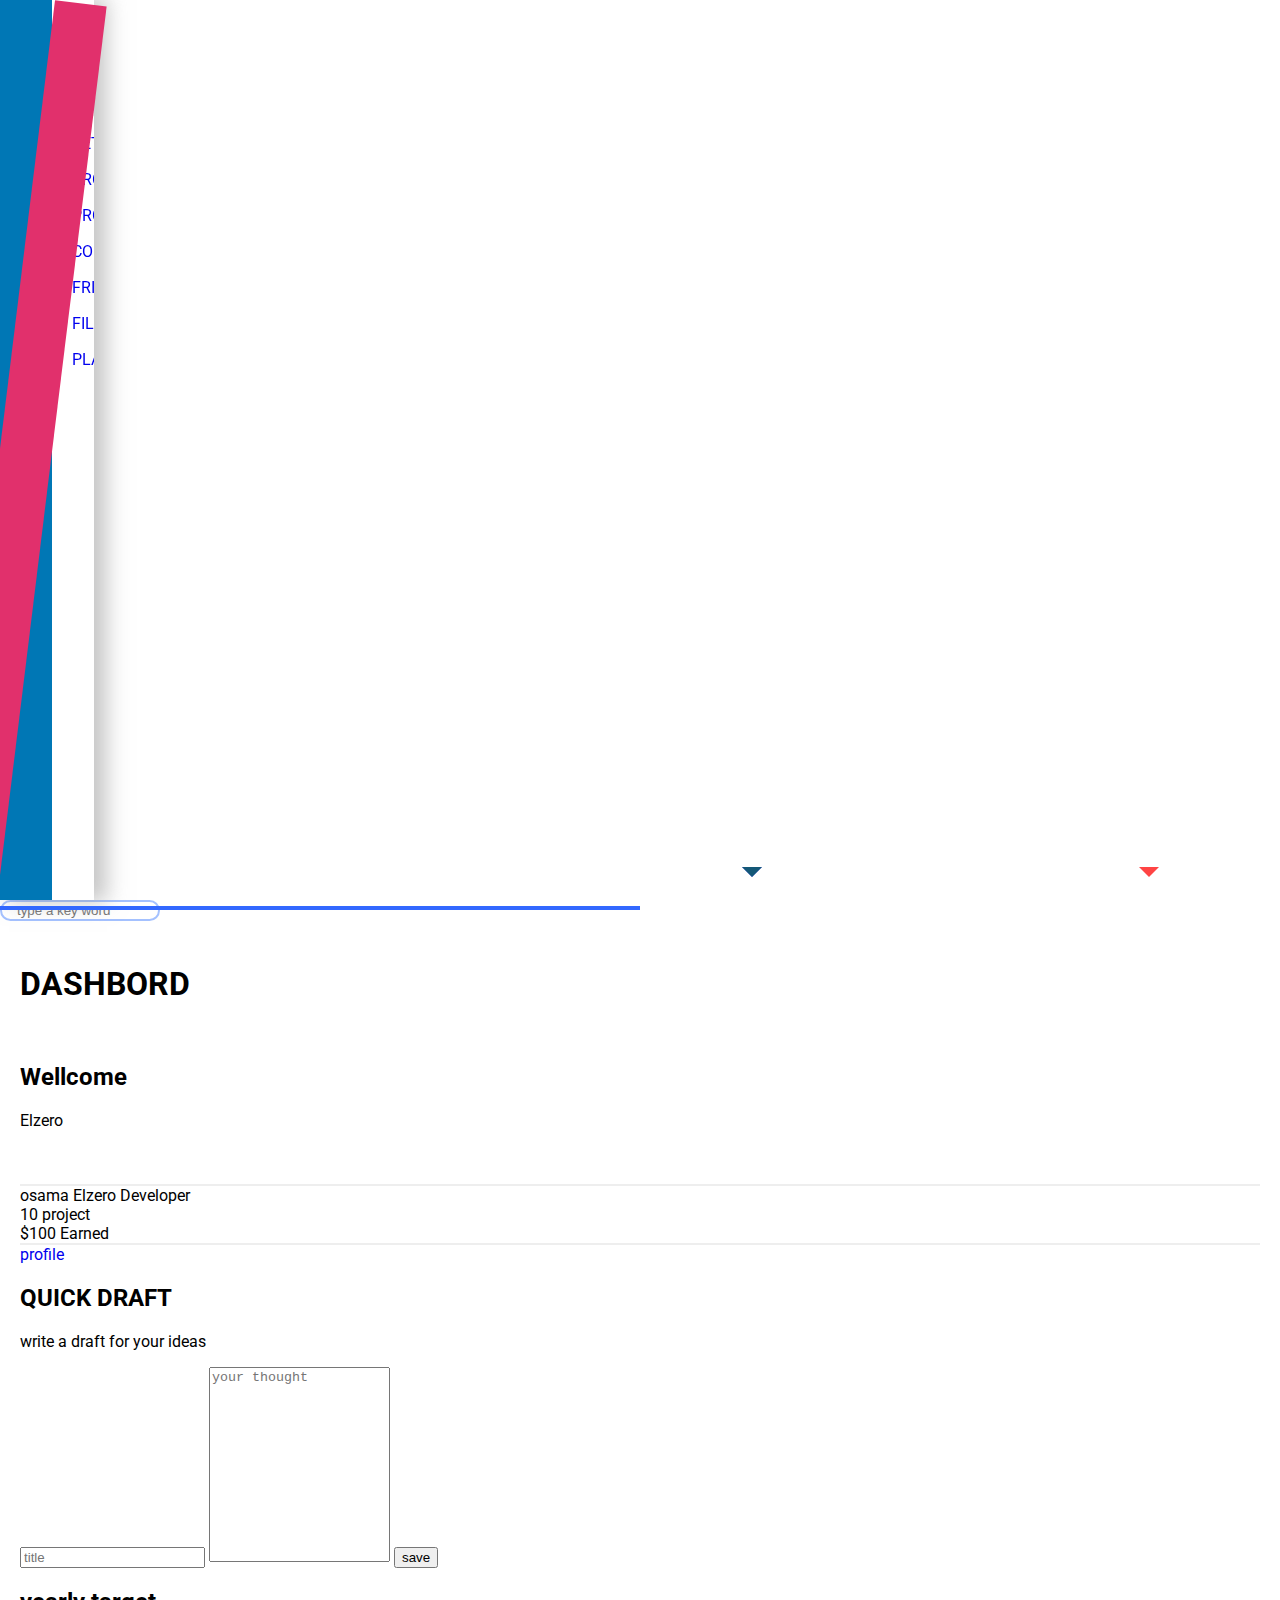
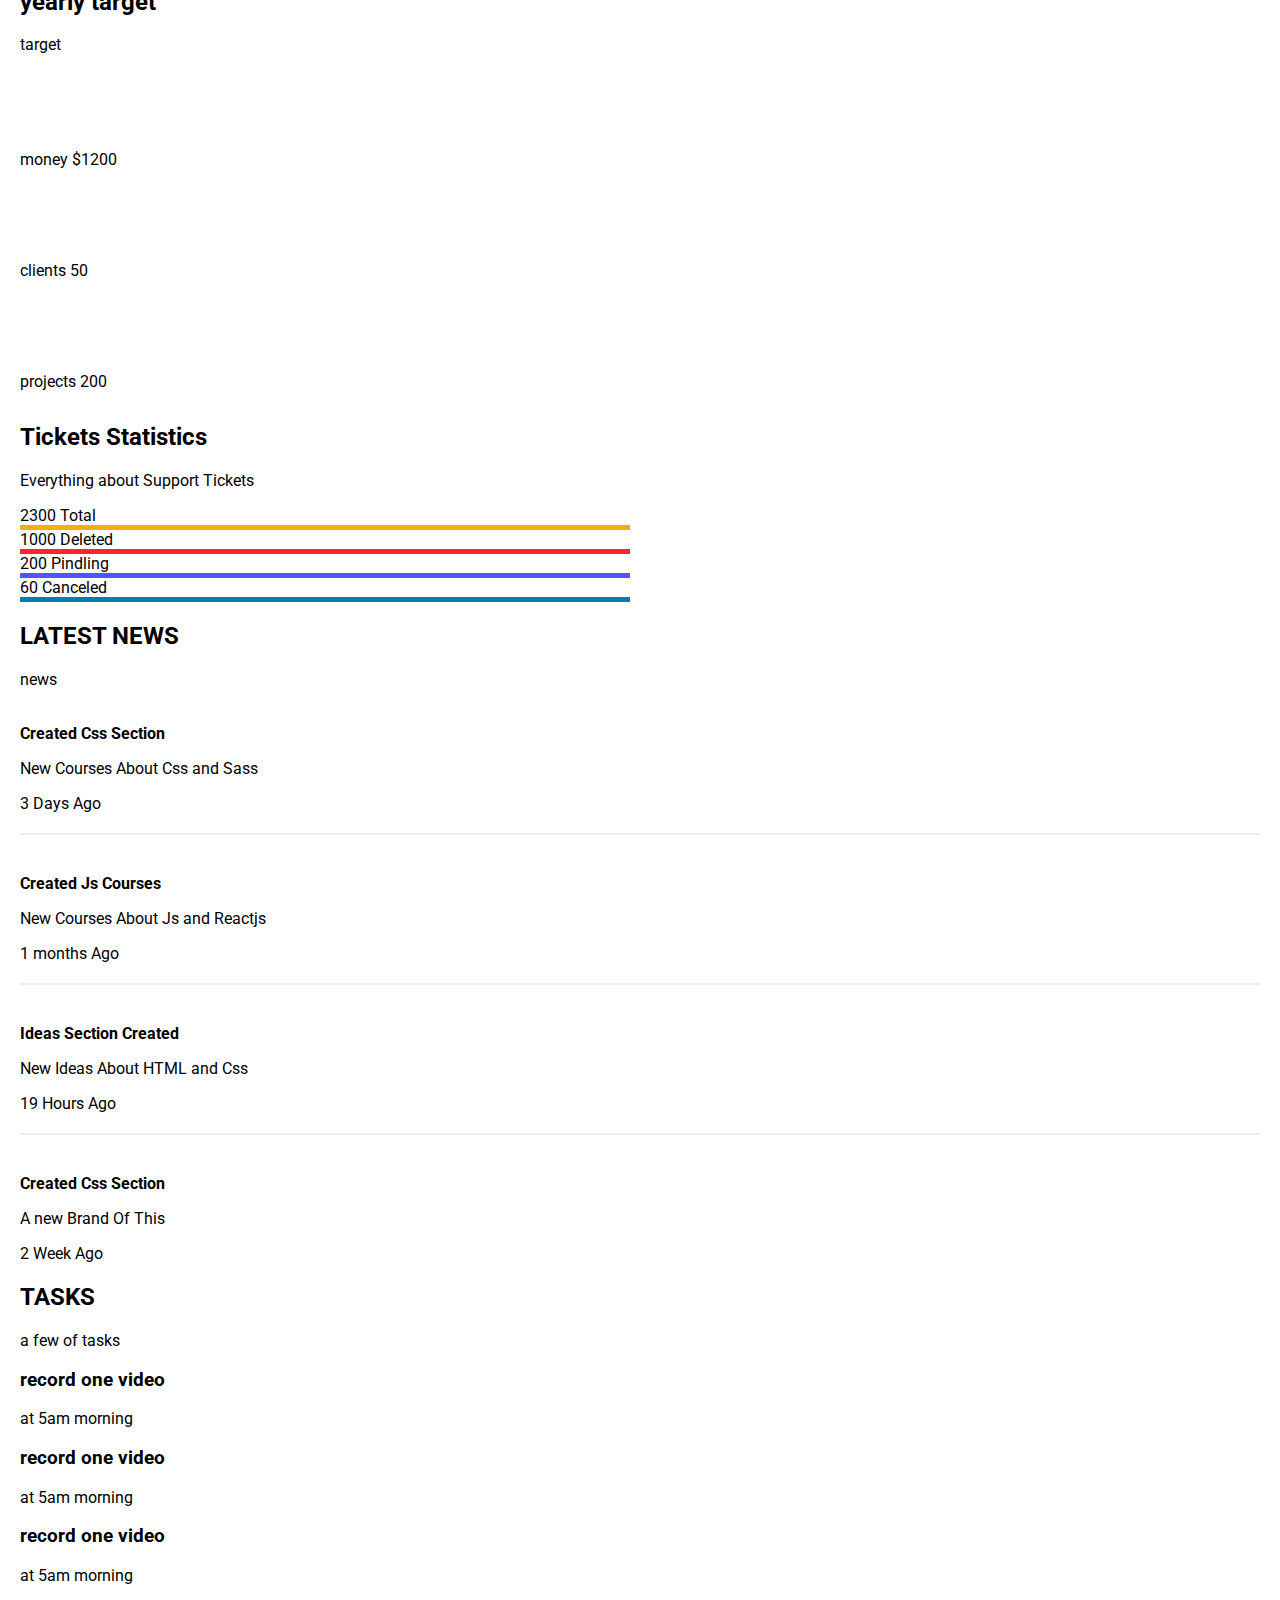
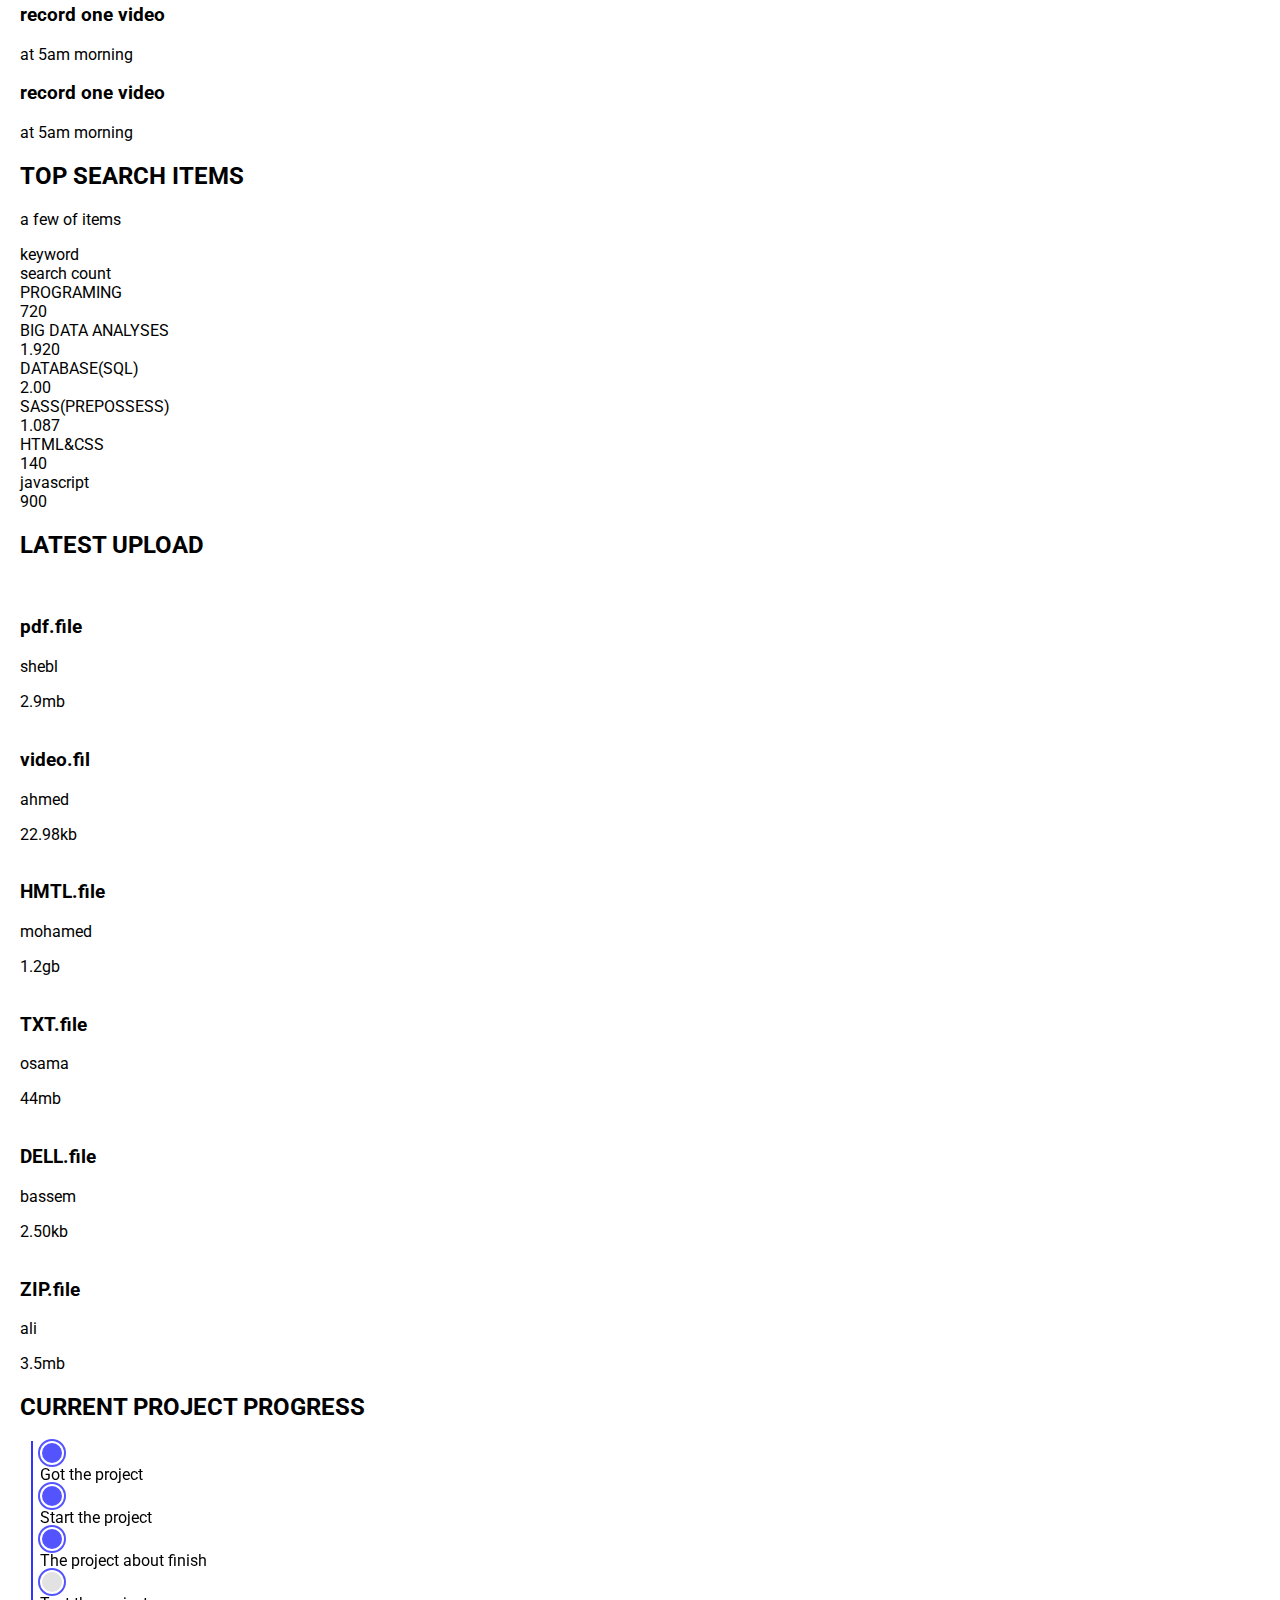
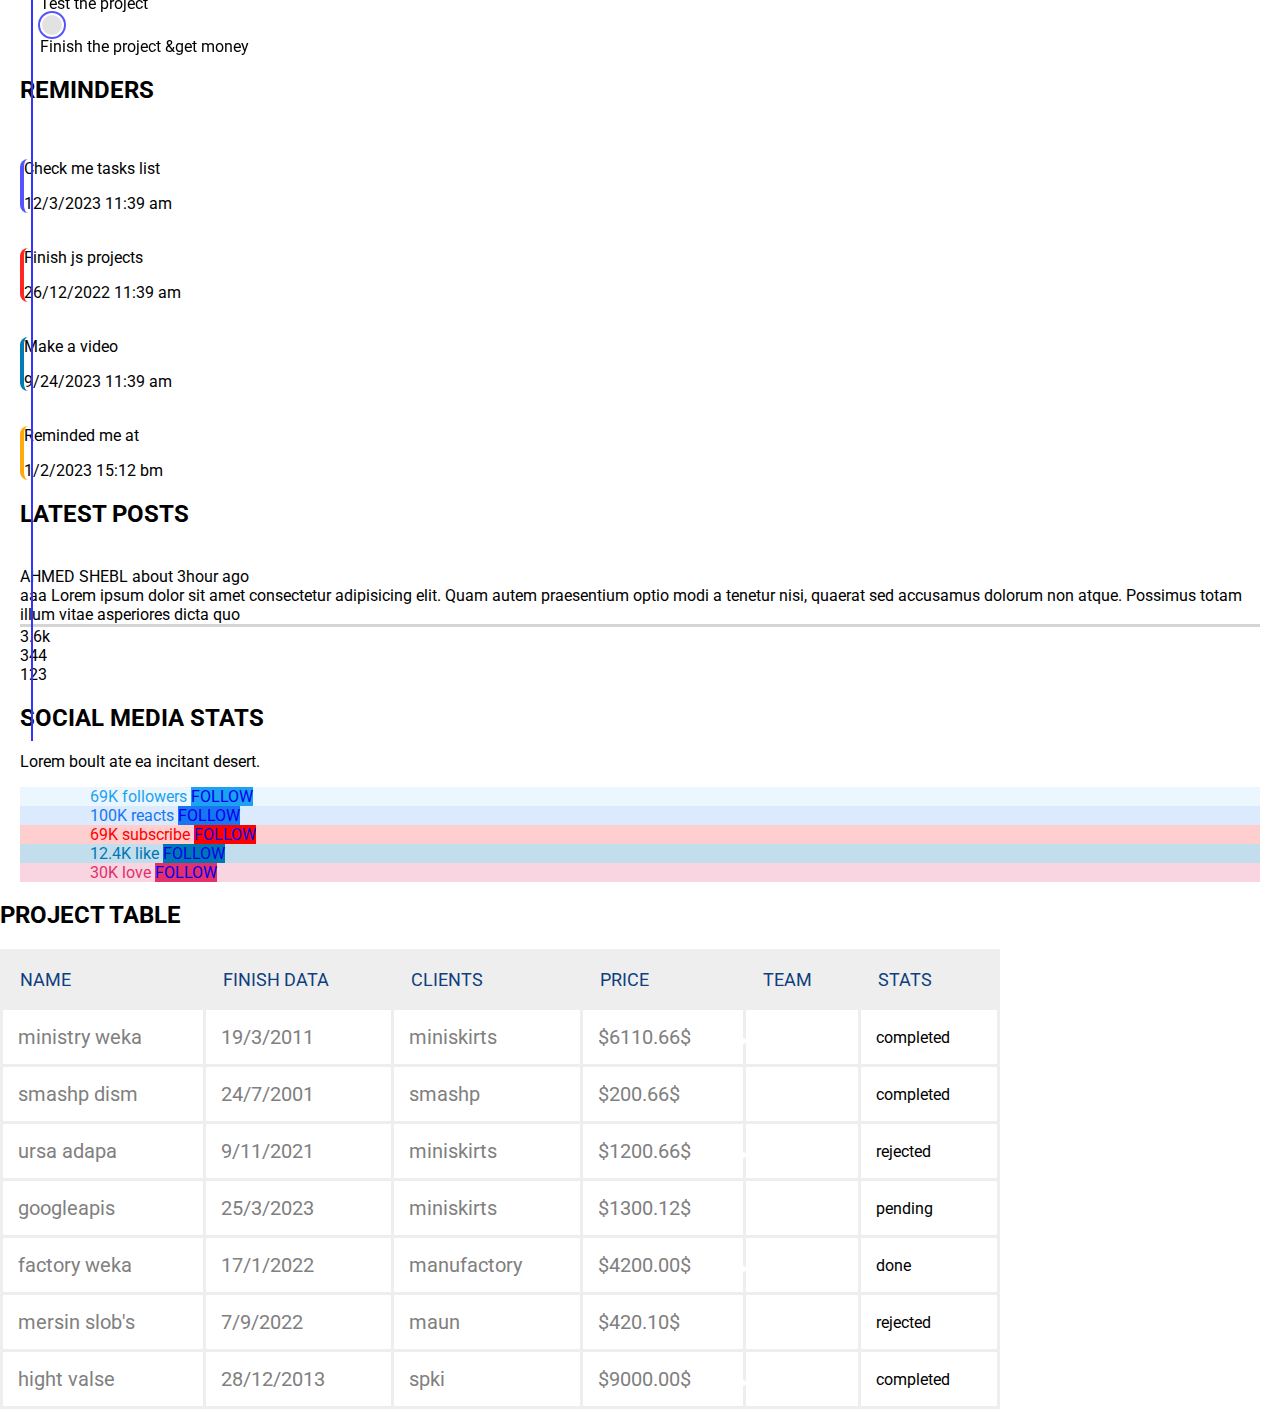
==== index.html @ dcf32167 "fix a problem" ====
<!DOCTYPE html>
<html lang="en">
<head>
    <meta charset="UTF-8">
    <meta http-equiv="X-UA-Compatible" content="IE=edge">
    <meta name="viewport" content="width=device-width, initial-scale=1.0">
    <!-- font awesome file css for icons -->
    <link rel="stylesheet" href="css/all.min.css">
    <!-- normalize file css  -->
    <link rel="stylesheet" href="css/normalize.css">
    <!-- fram work  file css   -->
    <link rel="stylesheet" href="css/framWork.css">
    <!-- main file css for styling  -->
    <link rel="stylesheet" href="css/dashBordMain.css">
    <!-- font family link -->
    <link rel="preconnect" href="https://fonts.googleapis.com">
    <link rel="preconnect" href="https://fonts.gstatic.com" crossorigin>
    <link href="https://fonts.googleapis.com/css2?family=Roboto:wght@100;300;400;500;700;900&display=swap" rel="stylesheet">
    <title>DASHBORD</title>
</head>
<body>
    <div class="page d-flex bg-blue-lite">
        <div class="sidebar bg-white p-20 p-relative">
            <h3 class="p-relative mt-0 text-c f-header fs-24 ls-2">shebl</h3>
            <ul>
                <li class="active">
                    <a href="index.html" class="active align-center fs-14 c-black rad-6 p-10">
                        <i class="fa-solid fa-chart-simple fa-fw"></i>
                        <span  class="hide-mobile">DASHBORD</span>
                    </a>
                </li>
                <li>
                    <a href="setting.html" class=" align-center fs-14 c-black rad-6 p-10">
                        <i class="fa-solid fa-gear fa-fw"></i>
                        <span  class="hide-mobile" >SETTING</span>
                    </a>
                </li>
                <li>
                    <a href="profile.html" class=" align-center fs-14 c-black rad-6 p-10">                        
                        <i class="fa-solid fa-user fa-fw"></i>
                        <span  class="hide-mobile" >PROFILE</span>
                    </a>
                </li>
                <li>
                    <a href="projects.html" class=" align-center fs-14 c-black rad-6 p-10">
                        <i class="fa-solid fa-list-check fa-fw"></i>
                        <span class="hide-mobile" >PROJECTS</span>
                    </a>
                </li>
                <li>
                    <a href="courses.html" class=" align-center fs-14 c-black rad-6 p-10">
                        <i class="fa-brands fa-discourse fa-fw"></i>
                        <span  class="hide-mobile" >COURSES</span>
                    </a>
                </li>
                <li>
                    <a href="friends.html" class=" align-center fs-14 c-black rad-6 p-10">
                        <i class="fa-solid fa-user-group fa-fw"></i>
                        <span  class="hide-mobile" >FRIENDS</span>
                    </a>
                </li>
                <li>
                    <a href="files.html" class=" align-center fs-14 c-black rad-6 p-10">
                        <i class="fa-solid fa-file fa-fw"></i>
                        <span  class="hide-mobile" >FILES</span>
                    </a>
                </li>
                <li>
                    <a href="plans.html" class=" align-center fs-14 c-black rad-6 p-10">
                        <i class="fa-solid fa-wallet fa-fw"></i>
                        <span  class="hide-mobile">PLANS</span>
                    </a>
                </li>
            </ul>
        </div>
        <div class="content w-full">
            <!-- start header -->
            <div class="header bg-white p-15 between-flex">
                <div class="search p-relative ">
                    <input class="p-5 on-foucs" type="search" placeholder="type a key word">
                </div>
                <div class="icons d-flex align-center">
                    <span class="notification p-relative">
                        <i class="fa-solid fa-bell fa-lg"></i>
                    </span>
                    <img src="/pics/avatar.png" alt="">
                </div>
            </div>
            <!-- end header -->
            <h1 class="p-relative">DASHBORD</h1>
            <div class="holder d-grid gap-20">
                <div class="welcome bg-white  rad-10 text-c-mobile d-block-mobile">
                    <div class="intro p-20 d-flex space-between bg-eee">
                        <div>
                            <h2 class="m-0">Wellcome</h2>
                            <p class="c-gray mt-5"> Elzero</p>
                        </div>  
                        <img src="/pics/welcome.png" alt="">
                    </div>
                    <img src="/pics/avatar.png" alt="" class="avatar">
                    <div class="body text-c d-flex p-20 mt-20 mb-20 d-block-mobile">
                        <div>osama Elzero <span class="d-block c-gray fs-14 mt-10">Developer</span></div>
                        <div>10 <span class="d-block c-gray fs-14 mt-10">project</span></div>
                        <div>$100 <span class="d-block c-gray fs-14 mt-10">Earned</span></div>
                    </div>
                    <a href="profiles.html" class="visit d-block fs-14 rad-6 bg-blue c-white w-fit btn-shape"> profile</a>
                </div>
                <div class="quick-draft bg-white p-20 rad-10 text-c-mobile d-block-mobile">
                    <h2 class="mt-0 mb-10">QUICK DRAFT</h2>
                    <p class="mt-0 mb-20 c-gray fs-14">write a draft for your ideas</p>
                    <form action="">
                        <input class="w-full mb-10 rad-10 p-10 b-none bg-eee on-foucs" type="text" placeholder="title">
                        <textarea class="w-full mb-10 rad-10 p-10 b-none bg-eee on-foucs" placeholder="your thought"></textarea>
                        <input class="save d-block fs-14 rad-6 bg-blue c-white w-fit btn-shape b-none" type="submit" value="save">
                    </form>
                </div>
                <div class="target bg-white p-20 rad-10  d-block-mobile ">
                    <h2 class="mt-0 mb-10">yearly target</h2>
                    <p class="mt-0 mb-20 c-gray fs-14" >target</p>
                    <div class="blue row mb-20 center-flex">
                        <div class="icon center-flex bg-blue-lite">
                            <i class="fa-solid fa-money-bill-1 c-blue"></i>
                        </div>
                        <div class="details">
                            <span class="fs-18 c-gray">money</span>
                            <span class="d-block mt-5 mb-10 fw-bold">$1200</span>
                            <div class="progress bg-blue-lite p-relative">
                                <span class="bg-blue blue " style="width: 59%;">
                                    <span class="bg-blue">60%</span>
                                </span>
                            </div>
                        </div>
                    </div>
                    <div class="red row mb-20 center-flex">
                        <div class="icon center-flex bg-red-lite">
                            <i class="fa-solid fa-hand-holding-hand c-red"></i>
                        </div>
                        <div class="details">
                            <span class="fs-18 c-gray">clients</span>
                            <span class="d-block mt-5 mb-10 fw-bold">50</span>
                            <div class="progress bg-red-lite p-relative">
                                <span class="bg-red red " style="width: 90%;">
                                    <span class="bg-red">90%</span>
                                </span>
                            </div>
                        </div>
                    </div>
                    <div class="green row mb-20 center-flex">
                        <div class="icon center-flex bg-green-lite">
                            <i class="fa-solid fa-diagram-project c-green"></i>
                        </div>
                        <div class="details">
                            <span class="fs-18 c-gray">projects</span>
                            <span class="d-block mt-5 mb-10 fw-bold">200</span>
                            <div class="progress bg-green-lite p-relative">
                                <span class="bg-green green " style="width: 59%;">
                                    <span class="bg-green">60%</span>
                                </span>
                            </div>
                        </div>
                    </div>
                </div>
                <div class="ticket p-20 bg-white rad-10 text-c-mobile d-block-mobile">
                    <h2 class="mt-0 mb-10">Tickets Statistics</h2>
                    <p class="mt-0 mb-20 fs-14 c-gray">Everything about Support Tickets</p> 
                    <div class="center-flex text-c gap-10 text-c-mobile f-wrap">
                        <div class="box bg-eee p-20 rad-10 fs-14 c-gray ">
                            <i class="fa-solid fa-list fa-2x c-orange mb-10"></i>
                            <span class="d-block c-black fw-bold fs-24 mb-5">2300</span>
                            Total
                        </div>
                        <div class="box bg-eee p-20 rad-10 fs-14 c-gray">
                            <i class="fa-solid fa-shield fa-2x c-red mb-10"></i>
                            <span class="d-block c-black fw-bold fs-24 mb-5">1000</span>
                            Deleted
                        </div>
                        <div class="box bg-eee p-20 rad-10 fs-14 c-gray">
                            <i class="fa-solid fa-spinner c-blue fa-2x mb-10"></i>
                            <span class="d-block c-black fw-bold fs-24 mb-5">200</span>
                            Pindling
                        </div>
                        <div class="box bg-eee p-20 rad-10 fs-14 c-gray">
                            <i class="fa-solid fa-circle-xmark fa-2x c-green mb-10"></i>
                            <span class="d-block c-black fw-bold fs-24 mb-5">60</span>
                            Canceled
                        </div>
                    </div>
                </div>
                <div class="latest-news p-20 bg-white rad-10 text-c-mobile  ">
                    <h2 class="mt-0 mb-10">LATEST NEWS</h2>
                    <p class="mt-0 mb-20 c-gray">news</p>
                    <div class="row d-flex align-center d-block-mobile">
                        <img src="/pics/news-01.png" alt="">
                        <div class="info">
                            <h3>Created Css Section</h3>
                            <p class="m-0 fs-14 c-gray">New Courses About Css and Sass </p>
                        </div>
                        <div class=" labol btn-shape bg-eee fs-14 fw-bold ">3 Days Ago</div>
                    </div>
                    <div class="row d-flex align-center d-block-mobile">
                        <img src="/pics/news-03.png" alt="">
                        <div class="info">
                            <h3>Created Js Courses</h3>
                            <p class="m-0 mb-20 fs-14 c-gray">New Courses About Js and Reactjs </p>
                        </div>
                        <div class=" labol btn-shape bg-eee fs-14  ">1 months Ago</div>
                    </div>
                    <div class="row d-flex align-center d-block-mobile" >
                        <img src="/pics/news-04.png" alt="">
                        <div class="info">
                            <h3>Ideas Section Created</h3>
                            <p class="m-0 mb-20 fs-14 c-gray">New Ideas About HTML and Css </p>
                        </div>
                        <div class=" labol btn-shape bg-eee fs-14  ">19 Hours Ago</div>
                    </div>
                    <div class="row d-flex align-center d-block-mobile">
                        <img src="/pics/news-02.png" alt="">
                        <div class="info">
                            <h3>Created Css Section</h3>
                            <p class="m-0 mb-20 fs-14 c-gray">A new Brand Of This   </p>
                        </div>
                        <div class=" labol btn-shape bg-eee fs-14  ">2 Week Ago</div>
                    </div>
                </div>
                <div class="tasks p-20 bg-white rad-10 text-c-mobile ">
                    <h2 class="mt-0 mb-10">TASKS</h2>
                    <p class="mt-0 mb-20 c-gray">a few of tasks</p>
                    <div class="row d-flex bg-blue-lite p-10 mb-10 rad-6 between-flex">
                        <div class="info">
                            <h3 class="mt-0 mb-5 fs-18">record one video</h3>
                            <p class="mt-0 mb-0 c-gray fs-16">at 5am morning</p>
                        </div>
                        <div class="d">
                            <i class="fa-solid fa-square-minus fa-2x deleted c-red"></i>
                            <i class="fa-solid fa-square-check fa-2x done c-blue "></i>
                        </div>   
                    </div>
                    <div class="row d-flex bg-blue-lite p-10 mb-10  rad-6 between-flex">
                        <div class="info">
                            <h3 class="mt-0 mb-5 fs-18">record one video</h3>
                            <p class="mt-0 mb-0 c-gray fs-16">at 5am morning</p>
                        </div>
                        <div class="d">
                            <i class="fa-solid fa-square-minus fa-2x deleted c-red"></i>
                            <i class="fa-solid fa-square-check fa-2x done c-blue "></i>
                        </div>   
                    </div>
                    <div class="row d-flex bg-blue-lite p-10 mb-10 rad-6 between-flex">
                        <div class="info">
                            <h3 class="mt-0 mb-5 fs-18">record one video</h3>
                            <p class="mt-0 mb-0 c-gray mb-0fs-16">at 5am morning</p>
                        </div>
                        <div class="d">
                            <i class="fa-solid fa-square-minus fa-2x deleted c-red"></i>
                            <i class="fa-solid fa-square-check fa-2x done c-blue "></i>
                        </div>   
                    </div>
                    <div class="row d-flex bg-blue-lite p-10 mb-10 rad-6 between-flex">
                        <div class="info">
                            <h3 class="mt-0 mb-5 fs-18">record one video</h3>
                            <p class="mt-0 c-gray fs-16 mb-0">at 5am morning</p>
                        </div>
                        <div class="d">
                            <i class="fa-solid fa-square-minus fa-2x deleted c-red"></i>
                            <i class="fa-solid fa-square-check fa-2x done c-blue "></i>
                        </div>   
                    </div>
                    <div class="row d-flex bg-blue-lite p-10 mb-10 rad-6  between-flex">
                        <div class="info">
                            <h3 class="mt-0 mb-5 fs-18">record one video</h3>
                            <p class="mt-0 mb-0 c-gray fs-16">at 5am morning</p>
                        </div>
                        <div class="d">
                            <i class="fa-solid fa-square-minus fa-2x deleted c-red"></i>
                            <i class="fa-solid fa-square-check fa-2x done c-blue "></i>
                        </div>   
                    </div>
                    
                </div>
                <div class="search p-20 bg-white rad-10 text-c-mobile">
                    <h2 class="mt-0 mb-10">TOP SEARCH ITEMS</h2>
                    <p class="mt-0 mb-20 c-gray">a few of items</p>
                    <div class="head d-flex space-between c-gray mb-20 ">
                        <div class="fs-18">keyword</div>
                        <div class="fs-18" >search count</div>
                    </div>
                    <div class="itmes d-flex space-between c-gray mb-10">
                        <div class="c-black fw-bold">PROGRAMING</div>
                        <div class="bg-eee fs-14 btn-shape c-black"> 720</div>
                    </div>
                    <div class="itmes d-flex space-between c-gray mb-10">
                        <div class="c-black fw-bold">BIG DATA ANALYSES </div>
                        <div class="bg-eee fs-14 btn-shape c-black"> 1.920</div>
                    </div>
                    <div class="itmes d-flex space-between c-gray mb-10">
                        <div class="c-black fw-bold">DATABASE(SQL)</div>
                        <div class="bg-eee fs-14 btn-shape c-black"> 2.00</div>
                    </div>
                    <div class="itmes d-flex space-between c-gray mb-10">
                        <div class="c-black fw-bold">SASS(PREPOSSESS)</div>
                        <div class="bg-eee fs-14 btn-shape c-black"> 1.087</div>
                    </div>
                    <div class="itmes d-flex space-between c-gray mb-10">
                        <div class="c-black fw-bold">HTML&CSS</div>
                        <div class="bg-eee fs-14 btn-shape c-black"> 140</div>
                    </div>
                    <div class="itmes d-flex space-between c-gray mb-10">
                        <div class="c-black fw-bold">javascript</div>
                        <div class="bg-eee fs-14 btn-shape c-black"> 900</div>
                    </div>
                </div>
                <div class="upload  p-20 bg-white rad-10 text-c-mobile">
                    <h2 class="mt-0 mb-20">LATEST UPLOAD</h2>
                    <ul >
                        <li class="d-flex space-between align-center">
                            <div class="d-flex align-center">
                                <img  class="mr-10" src="/pics/pdf.svg" alt="">
                                <div class="info">
                                    <h3 class="m-0 mb-5 d-block fs-18">pdf.file</h3>
                                    <p class=" m-0  c-gray fs-14">shebl</p>
                                </div>
                            </div>
                            <div class="bg-eee btn-shape c-black fw-bold">2.9mb</div>
                        </li>
                        <li class="d-flex space-between align-center">
                            <div class="d-flex align-center">
                                <img  class="mr-10" src="/pics/avi.svg" alt="">
                                <div class="info">
                                    <h3 class=" m-0 mb-5  d-block fs-18">video.fil</h3>
                                    <p class=" m-0 c-gray fs-14">ahmed</p>
                                </div>
                            </div>
                            <div class="bg-eee btn-shape c-black fw-bold">22.98kb</div>
                        </li>
                        <li class="d-flex space-between align-center">
                            <div class="d-flex align-center">
                                <img  class="mr-10" src="/pics/eps.svg" alt="">
                                <div class="info">
                                    <h3 class="m-0 mb-5 d-block fs-18">HMTL.file</h3>
                                    <p class=" m-0 c-gray fs-14">mohamed</p>
                                </div>
                            </div>
                            <div class="bg-eee btn-shape c-black fw-bold">1.2gb</div>
                        </li>
                        <li class="d-flex space-between align-center">
                            <div class="d-flex align-center">
                                <img  class="mr-10" src="/pics/txt.svg" alt="">
                                <div class="info">
                                    <h3 class="m-0 mb-5 d-block fs-18">TXT.file</h3>
                                    <p class="m-0 c-gray fs-14">osama</p>
                                </div>
                            </div>
                            <div class="bg-eee btn-shape c-black fw-bold">44mb</div>
                        </li>
                        <li class="d-flex space-between align-center">  
                            <div class="d-flex align-center">
                                <img  class="mr-10" src="/pics/dll.svg" alt="">
                                <div class="info">
                                    <h3 class="m-0 mb-5 d-block fs-18">DELL.file</h3>
                                    <p class="m-0  c-gray fs-14">bassem</p>
                                </div>
                            </div>
                            <div class="bg-eee btn-shape c-black fw-bold">2.50kb</div>
                        </li>
                        <li class="d-flex space-between align-center">
                            <div class="d-flex align-center">
                                <img  class="mr-10" src="/pics/zip.svg" alt="">
                                <div class="info">
                                    <h3 class=" m-0 mb-5  d-block fs-18">ZIP.file</h3>
                                    <p class="m-0 c-gray fs-14">ali</p>
                                </div>
                            </div>
                            <div class="bg-eee btn-shape c-black fw-bold">3.5mb</div>
                        </li>
                    </ul>
                </div>
                <div class="last-project p-20 bg-white rad-10 text-c-mobile p-relative ">
                    <h2 class="m-0 mb-20">CURRENT PROJECT PROGRESS</h2>
                    <ul class="p-relative">
                        <li class="mt-20 d-flex align-center done">Got the project</li>
                        <li class="mt-20 d-flex align-center done">Start the project</li>
                        <li class="mt-20 d-flex align-center done">The project about finish</li>
                        <li class="mt-20 d-flex align-center current">Test the project</li>
                        <li class="mt-20 d-flex align-center ">Finish the project &get money</li>
                    </ul>
                    <img class="h-mobile" src="/pics/project.png" alt="">
                </div>
                <div class="reminders p-20 bg-white rad-10 text-c-mobile p-relative">
                    <h2 class="m-0 mb-20">REMINDERS</h2>
                    <ul>
                        <li class="d-flex align-center mt-15 mb-10 bg-blue-lite"  >
                            <span class="key mr-15 rad-50 d-block bg-blue"></span>
                            <div class="pl-15 blue">
                                <p class="fs-18 fw-bold mt-10 mb-5">Check me tasks list</p>
                                <span class="fs-14 c-gray mb-10 d-block " >12/3/2023 11:39 am</span>
                            </div>
                        </li>
                        <li class="d-flex align-center mb-10 bg-red-lite" >
                            <span class="key mr-15 rad-50 d-block bg-red"></span>
                            <div class="pl-15 red">
                                <p class="fs-18 fw-bold mt-10 mb-5">Finish js projects </p>
                                <span class="fs-14 c-gray mb-10 d-block" >26/12/2022 11:39 am</span>
                            </div>
                        </li>
                        <li class="d-flex align-center mt-15 mb-10 bg-green-lite" >
                            <span class="key mr-15 rad-50 d-block bg-green"></span>
                            <div class="pl-15 green">
                                <p class="fs-18 fw-bold mt-10 mb-5">Make a video</p>
                                <span class="fs-14 c-gray mb-10 d-block" >9/24/2023 11:39 am</span>
                            </div>
                        </li>
                        <li class="d-flex align-center mt-15 mb-10 bg-orange-lite" >
                            <span class="key mr-15 rad-50 d-block bg-orange"></span>
                            <div class="pl-15 orange">
                                <p class="fs-18 fw-bold mt-10 mb-5">Reminded me at  </p>
                                <span class="fs-14 c-gray mb-10 d-block " >1/2/2023 15:12 bm</span>
                            </div>
                        </li>
                    </ul>
                </div>
                <div class="latest-post p-20 bg-white rad-10 text-c-mobile p-relative">
                    <h2 class="mt-0 mb-20">LATEST POSTS</h2>
                    <div class="top d-flex align-center">
                        <img class="avatar mr-15" src="/pics/avatar.png" alt="">
                        <div class="info">
                            <span class="fs-16 d-block mb-5 fw-bold">AHMED SHEBL</span>
                            <span class="fs-14 d-block mb-5 c-gray">about 3hour ago</span>
                        </div>
                        
                    </div>
                    <div class="post-content pt-20 pb-20 mb-20 mt-20 c-gray fw-bold lh-18">
                        aaa Lorem ipsum dolor sit amet consectetur adipisicing elit. Quam autem praesentium optio modi a tenetur nisi, quaerat sed accusamus dolorum non atque. Possimus totam illum vitae asperiores dicta quo
                    </div>
                    <div class="post-stats between-flex c-gray">
                        <div>
                            <i class="fa-regular fa-heart"></i>
                            <span>3.6k</span>
                        </div>
                        <div>
                            <i class="fa-regular fa-comment"></i>
                            <span>344</span>
                        </div>
                        <div>
                            <i class="fa-regular fa-share-from-square"></i>
                            <span>123</span>
                        </div>
                    </div>
                </div>
                <div class="social p-20 bg-white rad-10 text-c-mobile p-relative">
                    <h2 class="mt-0 mb-10">SOCIAL MEDIA STATS</h2>
                    <p class="mt-0 mb-20 c-gray">Lorem boult ate ea incitant desert.</p>
                    <div class="box tiwtter p-15 p-relative mb-10 space-between d-flex align-center">
                        <i class="fa-brands fa-twitter fa-2x c-blue h-full center-flex"></i>
                        <span>69K followers</span>
                        <a class="fs-14 c-white btn-shape" href="#">FOLLOW</a>
                    </div>
                    <div class="box facebook p-15 p-relative mb-10 space-between d-flex align-center ">
                        <i class="fa-brands fa-facebook fa-2x c-white h-full center-flex"></i>
                        <span>100K reacts</span>
                        <a class="fs-14 c-white btn-shape" href="#">FOLLOW</a>
                    </div>
                    <div class="box youtube p-15 p-relative mb-10 space-between d-flex align-center">
                        <i class="fa-brands fa-youtube fa-2x c-white h-full center-flex"></i>
                        <span>69K subscribe</span>
                        <a class="fs-14 c-white btn-shape" href="#">FOLLOW</a>
                    </div>
                    <div class="box linkedin p-15 p-relative mb-10 space-between d-flex align-center">
                        <i class="fa-brands fa-linkedin fa-2x c-white h-full center-flex"></i>
                        <span>12.4K like</span>
                        <a class="fs-14 c-white btn-shape" href="#">FOLLOW</a>
                    </div>
                    <div class="box instagram p-15 p-relative mb-10 space-between d-flex align-center">
                        <i class="fa-brands fa-instagram fa-2x c-white h-full center-flex"></i>
                        <span>30K love</span>
                        <a class="fs-14 c-white btn-shape" href="#">FOLLOW</a>
                    </div>
                </div>
            </div>
            <div class="project-table p-20 bg-white rad-10 m-20">
                <h2 class="mt-0 mb-20" >PROJECT TABLE</h2>
                <div class="response">
                    <table class="fs-16 w-full">
                        <thead>
                            <tr class="fw-bold">
                                <td>NAME</td>
                                <td>FINISH DATA</td>
                                <td>CLIENTS</td>
                                <td>PRICE</td>
                                <td>TEAM</td>
                                <td>STATS</td>
                            </tr>
                        </thead>
                        <tbody>
                            <tr>
                                <td>ministry weka</td>
                                <td>19/3/2011</td>
                                <td>miniskirts</td>
                                <td>$6110.66$</td>
                                <td>
                                    <img src="/pics/team-04.png" alt="">
                                    <img src="/pics/team-02.png" alt="">
                                    <img src="/pics/team-03.png" alt="">
                                    <img src="/pics/team-05.png" alt="">
                                </td>
                                <td>
                                    <span class="labol btn-shape bg-blue c-white">completed</span>
                                </td> 
                            </tr>
                            <tr>
                                <td>smashp dism </td>
                                <td>24/7/2001</td>
                                <td>smashp</td>
                                <td>$200.66$</td>
                                <td>
                                    <img src="/pics/team-03.png" alt="">
                                    <img src="/pics/team-05.png" alt="">
                                    <img src="/pics/team-04.png" alt="">
                                </td>
                                <td>
                                    <span class="labol btn-shape bg-blue c-white">completed</span>
                                </td> 
                            </tr>
                            <tr>
                                <td>ursa adapa </td>
                                <td>9/11/2021</td>
                                <td>miniskirts</td>
                                <td>$1200.66$</td>
                                <td>
                                    <img src="/pics/team-04.png" alt="">
                                    <img src="/pics/team-02.png" alt="">
                                    <img src="/pics/team-05.png" alt="">
                                    <img src="/pics/team-01.png" alt="">
                                    <img src="/pics/team-02.png" alt="">
                                </td>
                                <td>
                                    <span class="labol btn-shape bg-red c-white">rejected</span>
                                </td> 
                            </tr>
                            <tr>
                                <td>googleapis </td>
                                <td>25/3/2023</td>
                                <td>miniskirts</td>
                                <td>$1300.12$</td>
                                <td>
                                    <img src="/pics/team-01.png" alt="">
                                    <img src="/pics/team-02.png" alt="">
                                </td>
                                <td>
                                    <span class="labol btn-shape bg-orange c-white">pending</span>
                                </td> 
                            </tr>
                            <tr>
                                <td>factory weka</td>
                                <td>17/1/2022</td>
                                <td>manufactory</td>
                                <td>$4200.00$</td>
                                <td>
                                    <img src="/pics/team-01.png" alt="">
                                    <img src="/pics/team-02.png" alt="">
                                    <img src="/pics/team-03.png" alt="">
                                    <img src="/pics/team-05.png" alt="">
                                    <img src="/pics/team-04.png" alt="">
                                </td>
                                <td>
                                    <span class="labol btn-shape bg-green c-white">done</span>
                                </td> 
                            </tr>
                            <tr>
                                <td>mersin slob's</td>
                                <td>7/9/2022</td>
                                <td>maun</td>
                                <td>$420.10$</td>
                                <td>
                                    <img src="/pics/team-03.png" alt="">
                                    <img src="/pics/team-05.png" alt="">
                                    <img src="/pics/team-04.png" alt="">
                                </td>
                                <td>
                                    <span class="labol btn-shape bg-red c-white">rejected</span>
                                </td> 
                            </tr>
                            <tr>
                                <td>hight valse </td>
                                <td>28/12/2013</td>
                                <td>spki</td>
                                <td>$9000.00$</td>
                                <td>
                                    <img src="/pics/team-01.png" alt="">
                                    <img src="/pics/team-02.png" alt="">
                                    <img src="/pics/team-03.png" alt="">
                                    <img src="/pics/team-05.png" alt="">
                                    <img src="/pics/team-04.png" alt="">
                                    <img src="/pics/team-01.png" alt="">
                                    <img src="/pics/team-03.png" alt="">
                                    <img src="/pics/team-02.png" alt="">
                                </td>
                                <td>
                                    <span class="labol btn-shape bg-blue c-white">completed</span>
                                </td> 
                            </tr>
                        </tbody>
                    </table>
                </div>
            </div>
        </div>
    </div>
</body>
</html>
---- css/dashBordMain.css ----
/* start global rules  */
::-webkit-scrollbar{
  width: 15px;
}
::-webkit-scrollbar-track{
  background-color: white;
}
::-webkit-scrollbar-thumb{
  background-color: #5454ff;
  transition: 0.3s;
}
::-webkit-scrollbar-thumb:hover{
  background-color: #3434ff;
}
*{
  box-sizing: border-box;
}
body{
  margin: 0;
  padding: 0;
  font-family: 'Roboto', sans-serif;
}
*:focus{
  outline: none;
}
a{
  text-decoration: none;

}
li ,ul{
  list-style: none;
  padding: 0;
  margin: 0;
}

/* end global rules  */ 
.page{
  min-height: 100vh;
}
/* start side bar */
.sidebar{
  overflow: hidden;
  width: 94px;
  height: 100vh;
  box-shadow: 11px 0px 20px 2px #96969687;
  position: sticky;
  top: 0px;
  left: 0px;
  transition:.4s ;
  -webkit-transition:.4s ;
  -moz-transition:.4s ;
  -ms-transition:.4s ;
  -o-transition:.4s ;
}

@media (min-width:550px) {
  .sidebar:hover{
    width: 250px;
    box-shadow: 6px 0px 0px  #969696;
  }
  .sidebar:hover h3{
    font-size: 28px;
  }
  .sidebar:hover  span{
    transform: sidebar(10px);
    -webkit-transform: sidebar(10px);
    -moz-transform: sidebar(10px);
    -ms-transform: sidebar(10px);
    -o-transform: sidebar(10px);
}
}
.sidebar h3{
  font-size: 14px;
  transition-duration: 0.4s;
  transition-delay: 0.3s;
  margin-bottom: 50px;
}
.sidebar h3::before,
.sidebar h3::after{
  position: absolute;
  content: "";
  left: 50%;
}
.sidebar h3::before{
  width: 70px;
  height: 2px;
  background-color: #969696;
  bottom: -10px;
  transform: translateX(-50%);
}
.sidebar h3::after{
  border: 4px solid rgb(255, 255, 255);
  width: 10px;
  height: 10px;
  border-radius: 50%;
  bottom: -9px;
  transform: translateX(-50%) translatey(50%);
  background: #5454ff;
}
.sidebar ul li{
  background-color: #ffffff;
  padding: 18px 5px;
  transition: 0.3s;
}
.sidebar ul li:hover,
.sidebar ul li.active{
  background-color: #eeeeee;
}
.sidebar ul li a{
  transition: 0.4s;
}
.sidebar ul li a:hover ,
.sidebar ul li a.active {
  background-color: rgba(0, 0, 255, 0.096);
}
.sidebar ul li:hover a,
.sidebar ul li a.active{
  transition: 0.4s;
  color: rgb(72, 72, 255);
}
.sidebar ul li a span{
  margin-left: 7px;
  position: absolute;
  transform: translatex(60px);
  transition-duration: 0.5s;
  transition-delay: 0.3s;
  transition-property: all;
  -webkit-transform: translatex(60px);
  -moz-transform: translatex(60px);
  -ms-transform: translatex(60px);
  -o-transform: translatex(60px);
}
/*  the media 767 px */
@media (max-width:767px) {
  .sidebar i{
    font-size: 13px;
  }
  .sidebar{
    width: 67px;
    padding: 6px
  }
  .sidebar h3{
    margin-bottom: 50px; 
    margin-top: 10px;
    font-size: 14px; 
  }
  .sidebar h3::before,
  .sidebar h3::after{
    position: absolute;
    content: "";
    left: 50%;
  }
  .sidebar h3::before{  
    width: 90%;
    height: 2px;
    background-color: #969696;
    bottom: -10px;
    transform: translateX(-50%);
  }
  .sidebar h3::after{
    border: 4px solid rgb(255, 255, 255);
    width: 15px;
    height: 15px;
    border-radius: 50%;
    bottom: -9px;
    transform: translateX(-50%) translatey(50%);  
    background: #5454ff;
  }
}
/* end side bar */
/* start content */
.content{
  overflow: hidden; 
}
.content .header .search input{
  width: 160px;
  border-radius: 15px;
  padding-left: 15px;
  border: 2.4px solid #a4c1ff;
  transition: 0.4s;
}
.content .header .search input:focus{
  width: 210px;
}
.content .header .icons span i{
  color: rgb(90, 106, 253);
  font-size: 20px;
  margin-top: 15px;
  position: relative;
} 
.content .header .icons span::after{
  content: "";
  position: absolute;
  width: 10px;
  height: 10px;
  border-radius: 50%;
  background-color: #ff2d2d;
  top: -12px;
  left: 12px;
} 
.content .header .icons img{
  width: 50px;
  padding-left:  10px;

} 

h1{
  margin: 20px 20px 40px;
  width: fit-content;
}
h1::after,
h1::before{
  content: "";
  position: absolute;
  height: 4px;
  bottom: -10px;
  left: 0px;
}
h1::before{
  background-color: rgb(255, 255, 255);
  width: 100%;
}
h1::after{
  background-color: rgb(50, 104, 255);
  width: 50%;
}
.holder{
  grid-template-columns: repeat(auto-fill ,minmax(450px,1fr));
  margin: 0 20px;
}
@media (max-width:767px) {
  .holder{
    grid-template-columns: minmax(200px,1fr);
    margin: 0 10px;
    gap: 10px;
  }
}
.welcome{
  overflow: hidden;
}
.welcome .intro img{
  width: 200px;
} 
.welcome .intro div{
  flex: 1;
}
.welcome .avatar{
  width: 64px;
  border: 5px solid white;
  border-radius: 50%;
  margin-top: -32px;
  margin-left: 50px;
}
.welcome .body {
  border-top: 2px solid #eee ;
  border-bottom: 2px solid #eee ;
}
.welcome .body > div{
  flex: 1;
}


.welcome .visit{
  margin: 15px 15px 15px auto; 
  text-align: center;
  transition: 00.3s;
}
@media (max-width:767px) {
  .welcome .intro{
    padding-bottom: 30px;
  }
  .welcome .intro img{
    display: none;
  }
  .welcome .avatar{
    margin-left: 0px;
  }
  .welcome .body > div:not(:last-child){
    margin-bottom: 20px;
  }
}
.quick-draft form .save{
  margin-left: auto;
  cursor: pointer;
}
.quick-draft form textarea{
  resize: none;
  min-height: 195px;
}
.target .row .icon{
  width: 80px;
  height: 80px;
  border-radius: 15px;
  margin-right: 20px;
}
.target .row .details {
  flex: 1;
}
.target .row .details  .progress {
  border-radius:7px;
  height: 12px;

}
.target .row .details  .progress > span {
  position: absolute;
  top: 0;
  left: 0;
  height: 100%;  border-radius:7px;
}
.target .row .details  .progress > span span {
  position: absolute;
  bottom: 31px;
  right: -16px;
  color: white;
  font-weight: bold;
  padding: 6px 6px;
  font-size: 14px;
  border-radius: 5px;
}
.target .row .details  .progress > span span::after {
  content: "";
  position: absolute;
  border-width: 10px;
  border-style: solid;
  left: 9px;
  bottom: -18px;
}
.target .row .details  .progress > span.blue span::after {
  border-color: #5454ff transparent transparent transparent;
}
.target .row .details  .progress > span.red span::after {
  border-color: rgb(255, 68, 68) transparent transparent transparent;
}
.target .row .details  .progress > span.green span::after {
  border-color: rgb(20, 88, 119) transparent transparent transparent;
}
.target > div >div>i{
  font-size: 25px;
} 
.ticket .box:nth-child(1){
  width: calc(50% - 10px);
  border-bottom: 5px solid  rgb(255, 170, 13);
}
.ticket .box:nth-child(2){
  width: calc(50% - 10px);
  border-bottom: 5px solid  rgb(255, 38, 38);
}
.ticket .box:nth-child(3){
  width: calc(50% - 10px);
  border-bottom: 5px solid  #5454ff;
}
.ticket .box:nth-child(4){
  width: calc(50% - 10px);
  border-bottom: 5px solid  rgb(0, 124, 182);
}
.latest-news .row:not(:last-of-type){
  margin-bottom: 20px;
  padding-bottom: 20px;
  border-bottom: 2px solid #eee;
}
.latest-news .row img{
  width:100px ;
  border-radius: 6px;
  margin-right: 15px;
}
.latest-news .row .info{
  flex: 1;
}
.latest-news .row .info h3{
  margin: 0;
  margin-bottom: 5px;
  font-size: 16px;
}
@media (max-width:767px) {
  .latest-news .row img{
    margin-right: 0px;
    margin-bottom: 5px;
  }
  .latest-news .row .labol{
    margin-top: 10px;
  }
}
.tasks i{
  cursor: pointer;
  transition: 0.4s;
}
.tasks i:hover{
  filter: grayscale(12);
}
.upload img{
  width: 45px;
  margin-bottom: 10px;
}
.last-project ul::before{
  content: "";
  position:absolute;
  left: 31px;
  width: 2px;
  height: 100%;
  background-color: #3434ff;
}
.last-project ul li{
  position: relative;
  margin-left: 20px;
}
.last-project  ul li::before{
  content: "";
  width: 20px;
  height: 20px;
  display: block;
  border-radius: 50%;
  background-color: #e2e2e2;
  border: 2px solid white;
  outline: 2px solid #5454ff;
  margin-right: 20px;
}

.last-project  ul li.done::before{
 background-color: #5454ff;
}
.last-project  ul li.current::before{
  animation: change 0.8s infinite alternate;
  -webkit-animation: change 0.8s infinite alternate;
}   
@keyframes change {
  form{
    background-color: #ffffff;
  }
  to{
    background-color: #5454ff
  }
}
.last-project  img {
  position: absolute;
  top: 34%;
  right: 37px;
  width: 160px;
}
.reminders ul li .key{
  width: 15px ;
  height: 15px;
  margin-right: 7px;
  margin-left: 7px;
}
.reminders ul li > .blue{
  border-left: 4px solid #5454ff ;
  border-radius:8px ;
  -webkit-border-radius:8px ;
  -moz-border-radius:8px ;
  -ms-border-radius:8px ;
  -o-border-radius:8px ;
}
.reminders ul li > .red{
  border-left: 4px solid rgb(255, 38, 38);
  border-radius:8px ;
  -webkit-border-radius:8px ;
  -moz-border-radius:8px ;
  -ms-border-radius:8px ;
  -o-border-radius:8px ;
}
.reminders ul li > .green{
  border-left: 4px solid  rgb(0, 124, 182);
  border-radius:8px ;
  -webkit-border-radius:8px ;
  -moz-border-radius:8px ;
  -ms-border-radius:8px ;
  -o-border-radius:8px ;
}
.reminders ul li > .orange{

  border-left: 4px solid  rgb(255, 170, 13);
  border-radius:8px ;
  -webkit-border-radius:8px ;
  -moz-border-radius:8px ;
  -ms-border-radius:8px ;
  -o-border-radius:8px ;
}
.latest-post .avatar{
  width: 48px;
}
.latest-post .post-content{
  border-bottom: 3px solid #d5d5d5;
}
.latest-post .post-stats div i{
  transition: 0.3s;
  cursor: pointer;
  -webkit-transition: 0.3s;
  -moz-transition: 0.3s;
  -ms-transition: 0.3s;
  -o-transition: 0.3s;
}
.latest-post .post-stats i:hover{
  color: #5454ff;
  font-size: 22px;
}
.social .box{
  padding-left: 70px;
}
.social .box i{
  height: 100%;
  position: absolute;
  left: 0px;
  top: 0px;
  width: 52px;
  transition: 0.4s;
  -webkit-transition: 0.4s;
  -moz-transition: 0.4s;
  -ms-transition: 0.4s;
  -o-transition: 0.4s;
}
.social .box i:hover{
  transform: rotate(7deg);
  -webkit-transform: rotate(7deg);
  -moz-transform: rotate(7deg);
  -ms-transform: rotate(7deg);
  -o-transform: rotate(7deg);
}
.social  .tiwtter{
  background-color: #1da0f217;
  color: #1da1f2;
}
.social  .tiwtter a,
.social  .tiwtter i{
  background-color: #1da1f2; 
}

.social  .facebook{
  background-color: #1876f227;
  color:#1876f2;
}
.social  .facebook a,
.social  .facebook i{
  background-color: #1876f2;
}
.social .youtube{
  background-color: #ff000031;
  color: #ff0000;
}
.social  .youtube a,
.social  .youtube i{
  background-color:  #ff0000;
}
.social .linkedin{
  background-color: #0076b53d;
  color: #0077b5;
}
.social  .linkedin a,
.social  .linkedin i{
  background-color: #0077b5;; 
}
.social .instagram{
  background-color: #e1306b34;
  color: #e1306c;
}
.social  .instagram a,
.social  .instagram i{
  background-color: #e1306c;
}


.project-table  .response {
  overflow-x: auto;
}
.project-table table {
  min-width: 1000px;
}
.project-table  table{
  border-spacing: 0px;

}
.response tbody td{
  padding: 15px;
}
.response tbody   td:not(:last-child){
  padding: 15px;
  font-size: 20px; 
  color: gray; 
}
.project-table img{
  width: 30px;
  border: 3px solid white;
  border-radius: 50%;
  transition: 0.4s;
  -webkit-border-radius: 50%;
  -moz-border-radius: 50%;
  -ms-border-radius: 50%;
  -o-border-radius: 50%;
  -webkit-transition: 0.4s;
  -moz-transition: 0.4s;
  -ms-transition: 0.4s;
  -o-transition: 0.4s;
}
.project-table img:hover{
  transform: translatey(-8px);
  -webkit-transform: translatey(-8px);
  -moz-transform: translatey(-8px);
  -ms-transform: translatey(-8px);
  -o-transform: translatey(-8px);
}
.project-table img:not(:first-child){
    margin-left: -18px;
} 
.response thead td {
  background-color: #eee;
  padding: 20px;
  color: #0f3f7e;
  transition: 0.3s;
  font-size: large;
  -webkit-transition: 0.3s;
  -moz-transition: 0.3s;
  -ms-transition: 0.3s; 
  -o-transition: 0.3s;
}
.response tbody tr:hover td {
  background-color: #faf7f7;
}
.response tbody td {
  border-bottom: 3px solid #eee;
  border-left: 3px solid #eee;
  transition: 0.4s;
  -webkit-transition: 0.4s;
  -moz-transition: 0.4s;
  -ms-transition: 0.4s;
  -o-transition: 0.4s;
}
.response tbody td:last-child {
  border-right : 3px solid #eee;
  
}
/* start setting*/
.toggle-checkbox{
  -webkit-appearance : none ;
  appearance: none;
  
}
.toggle-switch{
  background-color: #ccc;
  width: 78px;
  height: 32px;
  border-radius: 16px;
  position: relative;
  transition: 0.4s;
  cursor: pointer;
  -webkit-border-radius: 16px;
  -moz-border-radius: 16px;
  -ms-border-radius: 16px;
  -o-border-radius: 16px;
  -webkit-transition: 0.4s;
  -moz-transition: 0.4s;
  -ms-transition: 0.4s;
  -o-transition: 0.4s;
}
.toggle-switch::before{
  font-family: "Font Awesome 5 Free";
  content: "\f00d";
  font-weight: 900;
  background-color: white;
  width: 24px;
  height: 24px;
  position: absolute;
  border-radius: 50%;
  -webkit-border-radius: 50%;
  -moz-border-radius: 50%;
  -ms-border-radius: 50%;
  -o-border-radius: 50%;
  top: 4px;
  left: 4px;
  display: flex;
  justify-content: center;
  align-items: center;
  color: #ccc;
  transition: 0.4s;
  -webkit-transition: 0.4s;
  -moz-transition: 0.4s;
  -ms-transition: 0.4s;
  -o-transition: 0.4s;
}
.toggle-checkbox:checked + .toggle-switch{
  background-color: #0077b5;
}
.toggle-checkbox:checked + .toggle-switch::before {
  left: 50px;
  color: #6eadff;
  content: "\f00c";
}
.setting-page{
  grid-template-columns: repeat(auto-fill,minmax(500px,1fr)) ;
}
@media (max-width:767px) {
  .setting-page{
    grid-template-columns: minmax(100px,1fr) ;
    margin-left: 10px;
    margin-right: 10px;
    gap: 10px;
  }
}
.setting-page .Security .box:not(:last-child){
  padding-bottom: 6px;
}
.setting-page .Security .box:not(:last-child){
  border-bottom: 1px solid #eeeeee;
}
.setting-page .close-massage{
  resize: none;
  width: 100%;
  min-height: 160px;
  padding: 10px;
  border: 1px solid rgb(202, 202, 202);
}
.setting-page .address{
  display: inline-flex;
  width: calc(100% - 100px);
}
.setting-page .social-box i{
  width: 40px ;
  height: 40px;
  background-color: #eeeeee;
  border:  1px solid #ddd;
  border-right: none;
  border-radius: 6px 0 0  6px;
  -webkit-border-radius: 6px 0 0  6px;
  -moz-border-radius: 6px 0 0  6px;
  -ms-border-radius: 6px 0 0  6px;
  -o-border-radius: 6px 0 0  6px;
  transition: 0.4s;
  -webkit-transition: 0.4s;
  -moz-transition: 0.4s;
  -ms-transition: 0.4s;
  -o-transition: 0.4s;
}
.setting-page .social-box input{
  height: 40px;
  background-color: #eeeeee;
  border:  1px solid #ddd;
  padding-left: 15px;
  border-left: none;
  border-radius: 0 6px  6px 0;
  -webkit-border-radius: 0 6px  6px 0;
  -moz-border-radius: 0 6px  6px 0;
  -ms-border-radius: 0 6px  6px 0;
  -o-border-radius: 0 6px  6px 0;
}
.setting-page .social-box >div:focus-within i{
  color: #0077b5;
  font-size: 26px;
}
.General a{
  margin-left: 17px;
  background-color: #ddd;
  padding: 12px 8px;
  border-radius: 6px;
  -webkit-border-radius: 6px;
  -moz-border-radius: 6px;
  -ms-border-radius: 6px;
  -o-border-radius: 6px;
}
.widgets-box .control label{
  padding-left: 30px;
  cursor: pointer;
  position: relative;
}
.widgets-box .control label::after{
  font-family: "Font Awesome 5 Free";
  transition: 0.4s;
  content: "\f00c";
  font-weight: 900;
  position: absolute;
  left: 2px;
  font-size: 12px;
  display: flex;
  align-items:  center;
  justify-content: center;
  width: 16px;
  height: 16px;
  top: 50%;
  color: white;
  background-color: #0077b5;
  transform: translatey(-50%) scale(0) rotate(360deg);
  -webkit-transform: translatey(-50%) scale(0) rotate(360deg);
  -moz-transform: translatey(-50%) scale(0) rotate(360deg);
  -ms-transform: translatey(-50%) scale(0) rotate(360deg);
  -o-transform: translatey(-50%) scale(0) rotate(360deg);
  -webkit-transition: 0.4s;
  -moz-transition: 0.4s;
  -ms-transition: 0.4s;
  -o-transition: 0.4s;
}
.widgets-box .control label::before{
  content: "";
  position:absolute ;
  left: 0;
  top: 50%;
  width: 15px;
  height: 15px;
  border: 2px solid #d3d3d3;
  transform: translatey(-50%);
  -webkit-transform: translatey(-50%);
  -moz-transform: translatey(-50%);
  -ms-transform: translatey(-50%);
  -o-transform: translatey(-50%);
  transition: 0.3s;
  -webkit-transition: 0.3s;
  -moz-transition: 0.3s;
  -ms-transition: 0.3s;
  -o-transition: 0.3s;
}
.widgets-box .control label:hover::before{
  border-color:#0077b5;
}
.widgets-box .control input[type="checkbox"]{
  appearance: none;
}
.widgets-box .control input[type="checkbox"]:checked + label::after{
  transform: translatey(-50%) scale(1);
  -webkit-transform: translatey(-50%) scale(1);
  -moz-transform: translatey(-50%) scale(1);
  -ms-transform: translatey(-50%) scale(1);
  -o-transform: translatey(-50%) scale(1);
}
.widgets-box .control input[type="checkbox"]:checked + label::before{
  border-color:#0077b5;
}
.backup-control input[type="radio"]{
  appearance: none;
}
.backup-control .date label{
  padding-left: 30px;
  cursor: pointer;
  position: relative;

}
.backup-control .date label::after{
  content: "";
  position: absolute;
  left: 0px;
  margin-top: -11px;
  width: 18px;
  height: 18px;
  top: 50%;
  border: 2px solid #ddd;
  border-radius: 50%;
  -webkit-border-radius: 50%;
  -moz-border-radius: 50%;
  -ms-border-radius: 50%;
  -o-border-radius: 50%;
  transform: sale(0);
  -webkit-transform: sale(0);
  -moz-transform: sale(0);
  -ms-transform: sale(0);
  -o-transform: sale(0);
  transition: 0.4s;
  -webkit-transition: 0.4s;
  -moz-transition: 0.4s;
  -ms-transition: 0.4s;
  -o-transition: 0.4s;
}
.backup-control .date label::before{
  content: "";
  position: absolute;
  left: 5px;
  width: 12px;
  height: 12px;
  top: 3px;
  background-color: #0077b5;
  border-radius: 50%;
  -webkit-border-radius: 50%;
  -moz-border-radius: 50%;
  -ms-border-radius: 50%;
  -o-border-radius: 50%;
  transition: 0.4s;
  -webkit-transition: 0.4s;
  -moz-transition: 0.4s;
  -ms-transition: 0.4s;
  -o-transition: 0.4s;
  transform: scale(0);
  -webkit-transform: scale(0);
  -moz-transform: scale(0);
  -ms-transform: scale(0);
  -o-transform: scale(0);
}
.backup-control .date input[type="radio"]:checked + label::before{
  transform:scale(1);
  -webkit-transform:scale(1);
  -moz-transform:scale(1);
  -ms-transform:scale(1);
  -o-transform:scale(1);
}
.backup-control .date  input[type="radio"]:checked + label::after{
  border-color:#0077b5;
}
.backup-control .servers {
  border-top: 2px solid #eee;
  padding-top: 10px;
}
@media (max-width:767px) {
  .backup-control .servers {
    flex-wrap: wrap;
  }
}
.backup-control .servers .server:not(:last-child) {
  margin-right: 5px;
}
.backup-control .servers .server {
  border: 2px solid #eee;
  position: relative;
  
}
.backup-control .servers .server label {
  cursor: pointer;
}
.backup-control .servers input[type="radio"]:checked +.server {
  border-color: #0077b5 ;
}
/* end setting*/
/* start profile*/
.profile-page .rating i{
  cursor: pointer;
  transition: 0.4s;
  -webkit-transition: 0.4s;
  -moz-transition: 0.4s;
  -ms-transition: 0.4s;
  -o-transition: 0.4s;
}
.profile-page .rating i.fa-regular:hover{
  font-weight: bold; 
  color: orange; 
}

@media (min-width:768px) {
  .profile-page .avatar-box{
    width: 300px;
    border-right: 2px solid #eee;
  }
}
@media (MAX-width:768px) {
  .profile-page .overview{
    flex-direction: column;
  }
}
.profile-page .avatar-box > img{
  width: 120px;
}
.profile-page .avatar-box .levele{
  height: 10px;
  overflow: hidden;
  width: 70%;
  margin: auto;
}
.profile-page .avatar-box .levele span{
  height: inherit;
  position: absolute;
  top: 0%;
  left: 0%;
  background-color: #0077b5;
}
.profile-page .info-box .box{
  flex-wrap: wrap;
  
  transition: 0.4s;
  -webkit-transition: 0.4s;
  -moz-transition: 0.4s;
  -ms-transition: 0.4s;
  -o-transition: 0.4s;
}
.profile-page .info-box .box:not(:last-child){
  border-bottom: 2px solid #eee;
}
.profile-page .info-box .box:hover{
  background-color: #faf7f7;
}
.profile-page .info-box .box > div{
  min-width: 200px;
  padding: 10px 0 0 ;
}
@media (max-width:767px) {
  .profile-page .info-box .box{
    flex-wrap: wrap;
    flex-direction: column;
    text-align: center;
  }
  .profile-page .info-box .box > div{
    margin-bottom: 10px;
  }
  .profile-page .info-box .box > div .toggle-switch{
    margin: auto;
  }
}
@media (max-width:767px) {
  .other-data{
    flex-direction: column;
  }
}
.skills{
  flex-grow: 0;
}
.skills ul li{
  padding: 15px 0;
}
.skills ul li span{
  display: inline-flex;
  padding: 6px 10px;
  margin-right: 7px;
  background-color: #eee;
  border-radius: 6px;
  -webkit-border-radius: 6px;
  -moz-border-radius: 6px;
  -ms-border-radius: 6px;
  -o-border-radius: 6px;
  font-weight: bold;
  font-size: 14px;
  color: #363636fb;
  margin-top: 6px;
}
.skills ul li:not(:last-child){
  border-bottom: 1px solid #eee;
}
.activities{
  flex-grow: 2;
}
@media (min-width:768px) {
  .activities .activity .date{
    margin-left: auto  ;
    text-align: end;    
  }
}
.activities .activity .date span:last-child{
  font-weight: bold;
}
.activities .activity img{
  width: 70px;
  margin-right: 18px;
}
.activities .activity:not(:last-child){
  border-bottom: 1px solid #eee;
  padding-bottom: 20px;
  margin-bottom: 20px;
}
@media (max-width:767px) {
  .activities .activity{
    flex-direction: column;
    
  }
  .activities .activity img{
    margin-bottom: 10px;
    margin-right: 0px;
  }
  .activities .activity .date{
    margin-top: 20px;
    background-color: #eee;
    padding: 8px;
    border-radius:6px ;
    -webkit-border-radius:6px ;
    -moz-border-radius:6px ;
    -ms-border-radius:6px ;
    -o-border-radius:6px ;
}
}
.PROJECTS-page{
  grid-template-columns: repeat(auto-fill,minmax(500px,1fr));
}
@media (max-width:767px) {
  .PROJECTS-page{
    grid-template-columns: minmax(200px,1fr);
    margin-left: 10px;
    margin-right: 10px;
    gap: 10px;
  }
}
.PROJECTS-page .project .date{
  position: absolute;
  right: 10px;
  top: 30px;
  
}
.PROJECTS-page .project .team{
  position: relative;
  min-height: 80px;
}
.PROJECTS-page .project .team a{
  position: absolute  ;
  left: 0;
  bottom: 0;
  transition: 0.4s;
  -webkit-transition: 0.4s;
  -moz-transition: 0.4s;
  -ms-transition: 0.4s;
  -o-transition: 0.4s;
}
.PROJECTS-page .project .team a:nth-child(2){
  left: 25px;
}
.PROJECTS-page .project .team a:nth-child(3){
  left: 50px;
}
.PROJECTS-page .project .team a:nth-child(4){
  left: 75px;
}
.PROJECTS-page .project .team a:nth-child(5){
  left: 100px;
}
.PROJECTS-page .project .team a:hover{
  transform: translateY(-10px);
  -webkit-transform: translateY(-10px);
  -moz-transform: translateY(-10px);
  -ms-transform: translateY(-10px);
  -o-transform: translateY(-10px);
  z-index: 11;
}
.PROJECTS-page .project .team a img{
  width: 40px;
  border: 2px solid white;
  border-radius: 50%;
  -webkit-border-radius: 50%;
  -moz-border-radius: 50%;
  -ms-border-radius: 50%;
  -o-border-radius: 50%;
}

.PROJECTS-page .project .techs{
    justify-content: flex-end;
    border-top: 2px solid #eee;
    margin-top: 15px;
    padding-top: 15px;
}
.PROJECTS-page .project .techs span{
  padding: 5px 8px;
  margin-left: 5px;
  width: fit-content;
}
@media (max-width:767px) {
  .PROJECTS-page .project .techs {
    flex-direction: column;  
    justify-content: center; 
    align-items: center;
  }
  .PROJECTS-page .project .techs span {
    margin-bottom: 10px;

  }
  /* .PROJECTS-page .project .info{
    text-align: center;
    background-color: #ff7e7e;
    padding: 5px 10px;
    border-radius: 6px;    
    -webkit-border-radius: 6px;
    -moz-border-radius: 6px;
    -ms-border-radius: 6px;
    -o-border-radius: 6px;
  } */
  /* .PROJECTS-page .project .info {
    text-align: center;
    background-color: #ff7e7e;
    padding: 5px 10px;
    border-radius: 6px;    
    -webkit-border-radius: 6px;
    -moz-border-radius: 6px;
    -ms-border-radius: 6px;
    -o-border-radius: 6px;
} */
}
.PROJECTS-page .project .info{
  text-align: end;
  margin-top: 20px;
}
.PROJECTS-page .project .info .prog{
  height: 12px;
  width: 80%;
  position: relative;
  border-radius: 6px;
  -webkit-border-radius: 6px;
  -moz-border-radius: 6px;
  -ms-border-radius: 6px;
  -o-border-radius: 6px;
}
.PROJECTS-page .project .info .prog span{
  height: inherit;
  background-color: #0077b5;
  position: absolute;
  left: 0;
  border-radius: 6px 0 0  6px;
  -webkit-border-radius: 6px 0 0  6px;
  -moz-border-radius: 6px 0 0  6px;
  -ms-border-radius: 6px 0 0  6px;
  -o-border-radius: 6px 0 0  6px;
}

.courses-page{
  grid-template-columns: repeat(auto-fill,minmax(300px,1fr));
}
@media (max-width:767px) {
  .courses-page{
    grid-template-columns: minmax(200px,1fr);
    margin-left: 10px;
    margin-right: 10px;
    gap: 10px;
  }
}
.courses-page .course  {
  overflow: hidden;
  transition: 0.4s;
  -webkit-transition: 0.4s;
  -moz-transition: 0.4s;
  -ms-transition: 0.4s;
  -o-transition: 0.4s;
}
.courses-page .course:hover .instructor {
  left: 50%;
  transform: translateX(-50%);
  -webkit-transform: translateX(-50%);
  -moz-transform: translateX(-50%);
  -ms-transform: translateX(-50%);
  -o-transform: translateX(-50%);
 
}
.courses-page .course:hover   {
  transform: translateY(-18px);
  -webkit-transform: translateY(-18px);
  -moz-transform: translateY(-18px);
  -ms-transform: translateY(-18px);
  -o-transform: translateY(-18px);
}
.courses-page .course .cover  {
  max-width: 100%;
  filter: grayscale(31px);
  -webkit-filter: grayscale(31px);
}
.courses-page .course .instructor  {
  position: absolute;
  width: 64px;
  border-radius: 50%;
  -webkit-border-radius: 50%;
  -moz-border-radius: 50%;
  -ms-border-radius: 50%;
  -o-border-radius: 50%;
  top: 20px;
  left: 20px;
  border: 4px solid white ;
  transition: 0.3s;
  -webkit-transition: 0.3s;
  -moz-transition: 0.3s;
  -ms-transition: 0.3s;
  -o-transition: 0.3s;
}
.courses-page .course .info  {
  border-top: 2px solid #eee;
}
.courses-page .course .info .title {
  position: absolute;
  left: 50%;
  top: -50%;
  transform: translate(-50%);
  -webkit-transform: translate(-50%);
  -moz-transform: translate(-50%);
  -ms-transform: translate(-50%);
  -o-transform: translate(-50%);
}

/* end profile*/
/* end content*/
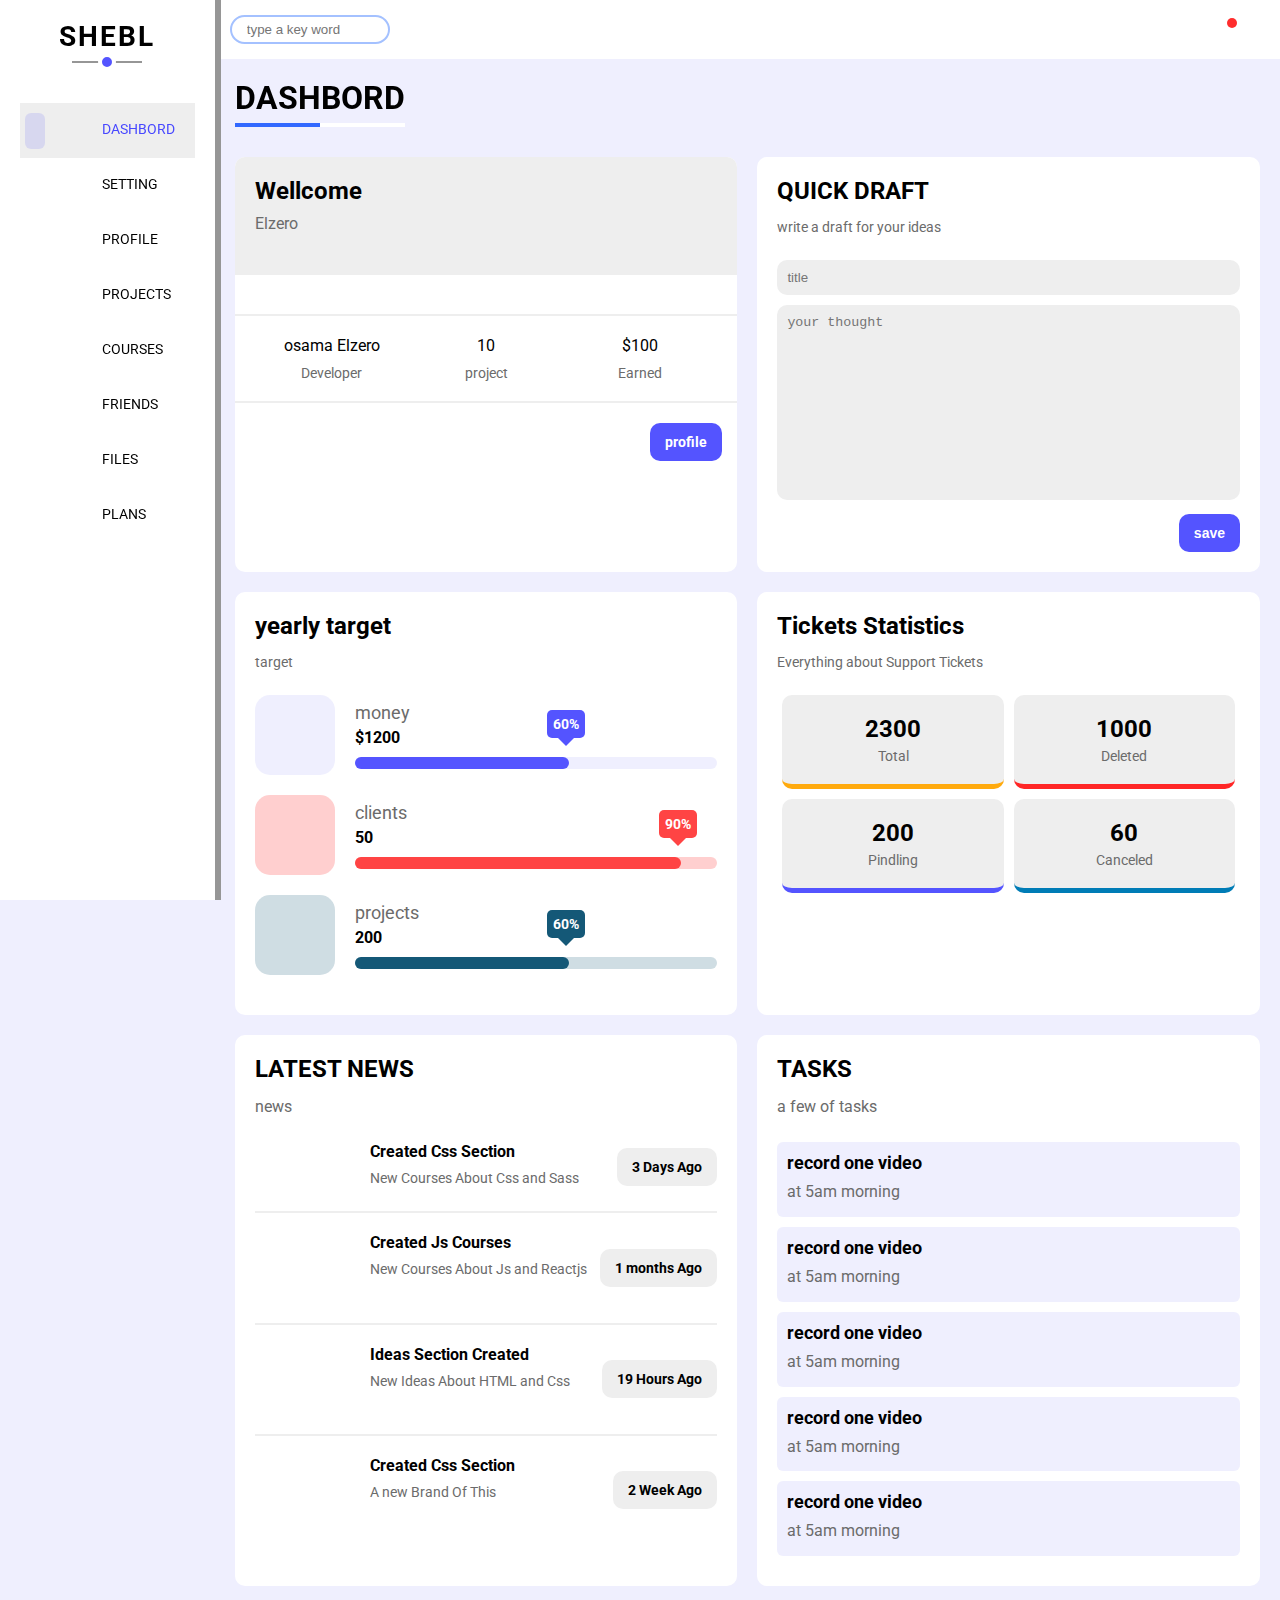
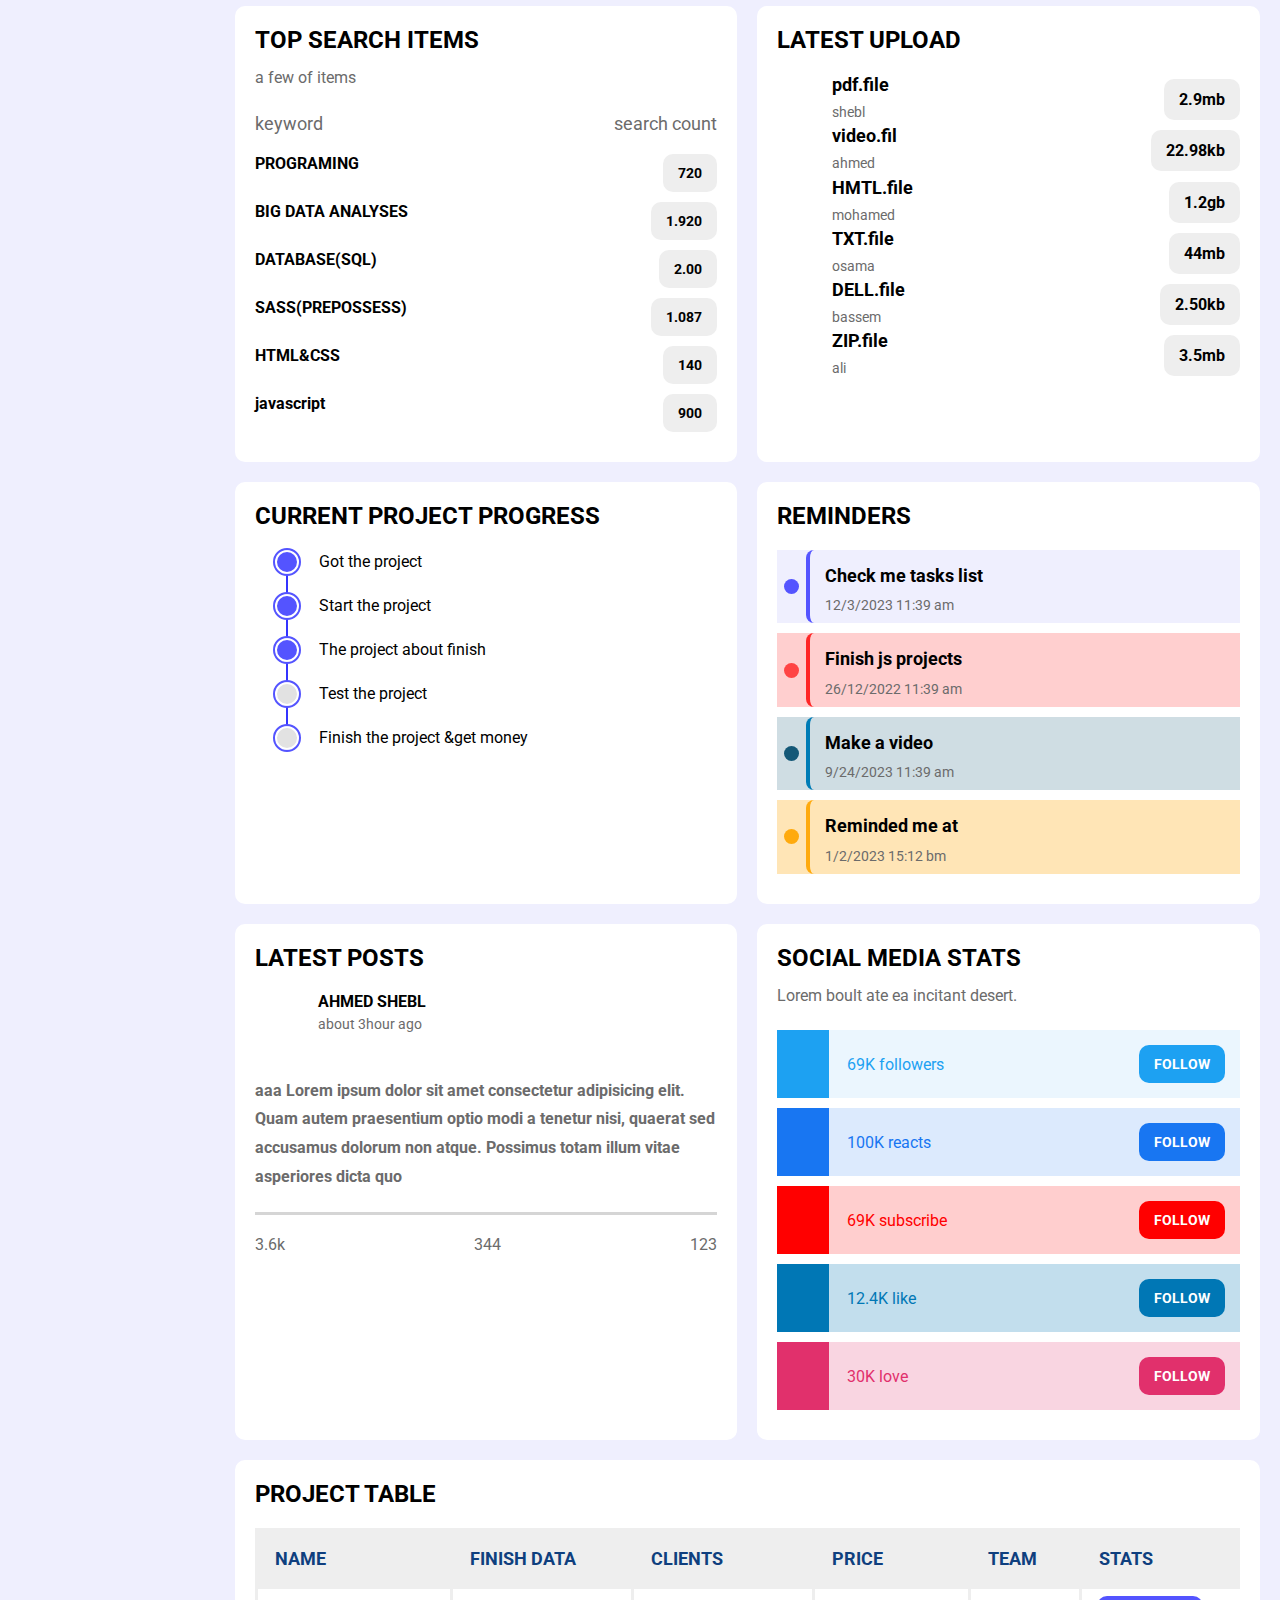
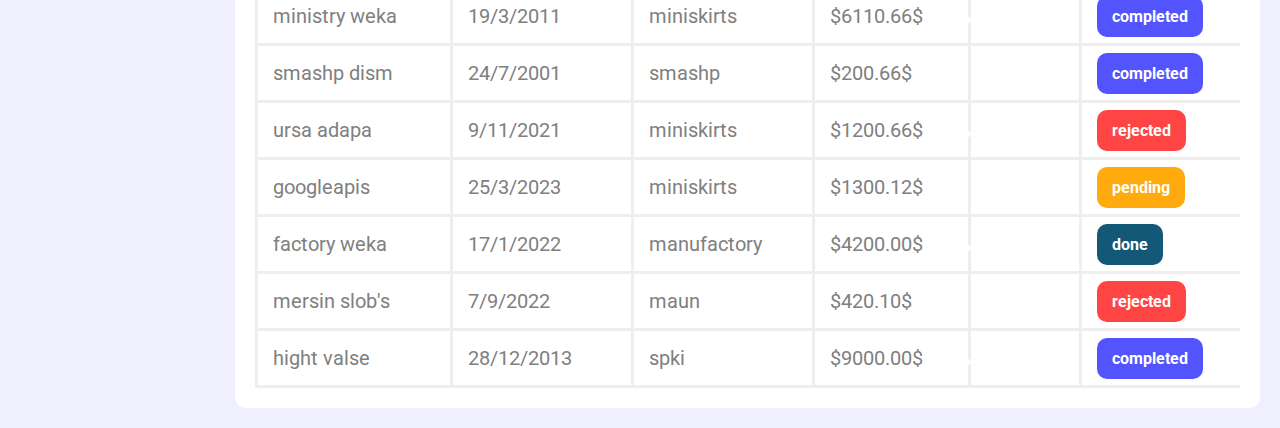
==== commit 6e3e2ac5: "fix images pug" ====
--- a/index.html
+++ b/index.html
@@ -83,7 +83,7 @@
                     <span class="notification p-relative">
                         <i class="fa-solid fa-bell fa-lg"></i>
                     </span>
-                    <img src="/pics/avatar.png" alt="">
+                    <img src="./pics/avatar.png" alt="">
                 </div>
             </div>
             <!-- end header -->
@@ -95,9 +95,9 @@
                             <h2 class="m-0">Wellcome</h2>
                             <p class="c-gray mt-5"> Elzero</p>
                         </div>  
-                        <img src="/pics/welcome.png" alt="">
-                    </div>
-                    <img src="/pics/avatar.png" alt="" class="avatar">
+                        <img src="./pics/welcome.png" alt="">
+                    </div>
+                    <img src="./pics/avatar.png" alt="" class="avatar">
                     <div class="body text-c d-flex p-20 mt-20 mb-20 d-block-mobile">
                         <div>osama Elzero <span class="d-block c-gray fs-14 mt-10">Developer</span></div>
                         <div>10 <span class="d-block c-gray fs-14 mt-10">project</span></div>
@@ -190,7 +190,7 @@
                     <h2 class="mt-0 mb-10">LATEST NEWS</h2>
                     <p class="mt-0 mb-20 c-gray">news</p>
                     <div class="row d-flex align-center d-block-mobile">
-                        <img src="/pics/news-01.png" alt="">
+                        <img src="./pics/news-01.png" alt="">
                         <div class="info">
                             <h3>Created Css Section</h3>
                             <p class="m-0 fs-14 c-gray">New Courses About Css and Sass </p>
@@ -198,7 +198,7 @@
                         <div class=" labol btn-shape bg-eee fs-14 fw-bold ">3 Days Ago</div>
                     </div>
                     <div class="row d-flex align-center d-block-mobile">
-                        <img src="/pics/news-03.png" alt="">
+                        <img src="./pics/news-03.png" alt="">
                         <div class="info">
                             <h3>Created Js Courses</h3>
                             <p class="m-0 mb-20 fs-14 c-gray">New Courses About Js and Reactjs </p>
@@ -206,7 +206,7 @@
                         <div class=" labol btn-shape bg-eee fs-14  ">1 months Ago</div>
                     </div>
                     <div class="row d-flex align-center d-block-mobile" >
-                        <img src="/pics/news-04.png" alt="">
+                        <img src="./pics/news-04.png" alt="">
                         <div class="info">
                             <h3>Ideas Section Created</h3>
                             <p class="m-0 mb-20 fs-14 c-gray">New Ideas About HTML and Css </p>
@@ -214,7 +214,7 @@
                         <div class=" labol btn-shape bg-eee fs-14  ">19 Hours Ago</div>
                     </div>
                     <div class="row d-flex align-center d-block-mobile">
-                        <img src="/pics/news-02.png" alt="">
+                        <img src="./pics/news-02.png" alt="">
                         <div class="info">
                             <h3>Created Css Section</h3>
                             <p class="m-0 mb-20 fs-14 c-gray">A new Brand Of This   </p>
@@ -314,7 +314,7 @@
                     <ul >
                         <li class="d-flex space-between align-center">
                             <div class="d-flex align-center">
-                                <img  class="mr-10" src="/pics/pdf.svg" alt="">
+                                <img  class="mr-10" src="./pics/pdf.svg" alt="">
                                 <div class="info">
                                     <h3 class="m-0 mb-5 d-block fs-18">pdf.file</h3>
                                     <p class=" m-0  c-gray fs-14">shebl</p>
@@ -324,7 +324,7 @@
                         </li>
                         <li class="d-flex space-between align-center">
                             <div class="d-flex align-center">
-                                <img  class="mr-10" src="/pics/avi.svg" alt="">
+                                <img  class="mr-10" src="./pics/avi.svg" alt="">
                                 <div class="info">
                                     <h3 class=" m-0 mb-5  d-block fs-18">video.fil</h3>
                                     <p class=" m-0 c-gray fs-14">ahmed</p>
@@ -334,7 +334,7 @@
                         </li>
                         <li class="d-flex space-between align-center">
                             <div class="d-flex align-center">
-                                <img  class="mr-10" src="/pics/eps.svg" alt="">
+                                <img  class="mr-10" src="./pics/eps.svg" alt="">
                                 <div class="info">
                                     <h3 class="m-0 mb-5 d-block fs-18">HMTL.file</h3>
                                     <p class=" m-0 c-gray fs-14">mohamed</p>
@@ -344,7 +344,7 @@
                         </li>
                         <li class="d-flex space-between align-center">
                             <div class="d-flex align-center">
-                                <img  class="mr-10" src="/pics/txt.svg" alt="">
+                                <img  class="mr-10" src="./pics/txt.svg" alt="">
                                 <div class="info">
                                     <h3 class="m-0 mb-5 d-block fs-18">TXT.file</h3>
                                     <p class="m-0 c-gray fs-14">osama</p>
@@ -354,7 +354,7 @@
                         </li>
                         <li class="d-flex space-between align-center">  
                             <div class="d-flex align-center">
-                                <img  class="mr-10" src="/pics/dll.svg" alt="">
+                                <img  class="mr-10" src="./pics/dll.svg" alt="">
                                 <div class="info">
                                     <h3 class="m-0 mb-5 d-block fs-18">DELL.file</h3>
                                     <p class="m-0  c-gray fs-14">bassem</p>
@@ -364,7 +364,7 @@
                         </li>
                         <li class="d-flex space-between align-center">
                             <div class="d-flex align-center">
-                                <img  class="mr-10" src="/pics/zip.svg" alt="">
+                                <img  class="mr-10" src="./pics/zip.svg" alt="">
                                 <div class="info">
                                     <h3 class=" m-0 mb-5  d-block fs-18">ZIP.file</h3>
                                     <p class="m-0 c-gray fs-14">ali</p>
@@ -383,7 +383,7 @@
                         <li class="mt-20 d-flex align-center current">Test the project</li>
                         <li class="mt-20 d-flex align-center ">Finish the project &get money</li>
                     </ul>
-                    <img class="h-mobile" src="/pics/project.png" alt="">
+                    <img class="h-mobile" src="./pics/project.png" alt="">
                 </div>
                 <div class="reminders p-20 bg-white rad-10 text-c-mobile p-relative">
                     <h2 class="m-0 mb-20">REMINDERS</h2>
@@ -421,7 +421,7 @@
                 <div class="latest-post p-20 bg-white rad-10 text-c-mobile p-relative">
                     <h2 class="mt-0 mb-20">LATEST POSTS</h2>
                     <div class="top d-flex align-center">
-                        <img class="avatar mr-15" src="/pics/avatar.png" alt="">
+                        <img class="avatar mr-15" src="./pics/avatar.png" alt="">
                         <div class="info">
                             <span class="fs-16 d-block mb-5 fw-bold">AHMED SHEBL</span>
                             <span class="fs-14 d-block mb-5 c-gray">about 3hour ago</span>
@@ -497,10 +497,10 @@
                                 <td>miniskirts</td>
                                 <td>$6110.66$</td>
                                 <td>
-                                    <img src="/pics/team-04.png" alt="">
-                                    <img src="/pics/team-02.png" alt="">
-                                    <img src="/pics/team-03.png" alt="">
-                                    <img src="/pics/team-05.png" alt="">
+                                    <img src="./pics/team-04.png" alt="">
+                                    <img src="./pics/team-02.png" alt="">
+                                    <img src="./pics/team-03.png" alt="">
+                                    <img src="./pics/team-05.png" alt="">
                                 </td>
                                 <td>
                                     <span class="labol btn-shape bg-blue c-white">completed</span>
@@ -512,9 +512,9 @@
                                 <td>smashp</td>
                                 <td>$200.66$</td>
                                 <td>
-                                    <img src="/pics/team-03.png" alt="">
-                                    <img src="/pics/team-05.png" alt="">
-                                    <img src="/pics/team-04.png" alt="">
+                                    <img src="./pics/team-03.png" alt="">
+                                    <img src="./pics/team-05.png" alt="">
+                                    <img src="./pics/team-04.png" alt="">
                                 </td>
                                 <td>
                                     <span class="labol btn-shape bg-blue c-white">completed</span>
@@ -526,11 +526,11 @@
                                 <td>miniskirts</td>
                                 <td>$1200.66$</td>
                                 <td>
-                                    <img src="/pics/team-04.png" alt="">
-                                    <img src="/pics/team-02.png" alt="">
-                                    <img src="/pics/team-05.png" alt="">
-                                    <img src="/pics/team-01.png" alt="">
-                                    <img src="/pics/team-02.png" alt="">
+                                    <img src="./pics/team-04.png" alt="">
+                                    <img src="./pics/team-02.png" alt="">
+                                    <img src="./pics/team-05.png" alt="">
+                                    <img src="./pics/team-01.png" alt="">
+                                    <img src="./pics/team-02.png" alt="">
                                 </td>
                                 <td>
                                     <span class="labol btn-shape bg-red c-white">rejected</span>
@@ -542,8 +542,8 @@
                                 <td>miniskirts</td>
                                 <td>$1300.12$</td>
                                 <td>
-                                    <img src="/pics/team-01.png" alt="">
-                                    <img src="/pics/team-02.png" alt="">
+                                    <img src="./pics/team-01.png" alt="">
+                                    <img src="./pics/team-02.png" alt="">
                                 </td>
                                 <td>
                                     <span class="labol btn-shape bg-orange c-white">pending</span>
@@ -555,11 +555,11 @@
                                 <td>manufactory</td>
                                 <td>$4200.00$</td>
                                 <td>
-                                    <img src="/pics/team-01.png" alt="">
-                                    <img src="/pics/team-02.png" alt="">
-                                    <img src="/pics/team-03.png" alt="">
-                                    <img src="/pics/team-05.png" alt="">
-                                    <img src="/pics/team-04.png" alt="">
+                                    <img src="./pics/team-01.png" alt="">
+                                    <img src="./pics/team-02.png" alt="">
+                                    <img src="./pics/team-03.png" alt="">
+                                    <img src="./pics/team-05.png" alt="">
+                                    <img src="./pics/team-04.png" alt="">
                                 </td>
                                 <td>
                                     <span class="labol btn-shape bg-green c-white">done</span>
@@ -571,9 +571,9 @@
                                 <td>maun</td>
                                 <td>$420.10$</td>
                                 <td>
-                                    <img src="/pics/team-03.png" alt="">
-                                    <img src="/pics/team-05.png" alt="">
-                                    <img src="/pics/team-04.png" alt="">
+                                    <img src="./pics/team-03.png" alt="">
+                                    <img src="./pics/team-05.png" alt="">
+                                    <img src="./pics/team-04.png" alt="">
                                 </td>
                                 <td>
                                     <span class="labol btn-shape bg-red c-white">rejected</span>
@@ -585,14 +585,14 @@
                                 <td>spki</td>
                                 <td>$9000.00$</td>
                                 <td>
-                                    <img src="/pics/team-01.png" alt="">
-                                    <img src="/pics/team-02.png" alt="">
-                                    <img src="/pics/team-03.png" alt="">
-                                    <img src="/pics/team-05.png" alt="">
-                                    <img src="/pics/team-04.png" alt="">
-                                    <img src="/pics/team-01.png" alt="">
-                                    <img src="/pics/team-03.png" alt="">
-                                    <img src="/pics/team-02.png" alt="">
+                                    <img src="./pics/team-01.png" alt="">
+                                    <img src="./pics/team-02.png" alt="">
+                                    <img src="./pics/team-03.png" alt="">
+                                    <img src="./pics/team-05.png" alt="">
+                                    <img src="./pics/team-04.png" alt="">
+                                    <img src="./pics/team-01.png" alt="">
+                                    <img src="./pics/team-03.png" alt="">
+                                    <img src="./pics/team-02.png" alt="">
                                 </td>
                                 <td>
                                     <span class="labol btn-shape bg-blue c-white">completed</span>
--- a/css/framWork.css
+++ b/css/framWork.css
@@ -0,0 +1,291 @@
+/* start the framework */
+/* start box model */
+p{
+  line-height: 1.8;
+}
+
+.d-grid{
+  display: grid;
+}
+.d-block{
+  display: block;
+}
+.space-between{
+  justify-content: space-between;
+}
+.gap-20{
+  gap: 20px;
+}
+.gap-10{
+  gap: 10px;
+}
+.d-flex{
+  display: flex;
+}
+.f-wrap{
+  flex-wrap: wrap;
+}
+.align-center{
+  align-items: center;
+}
+@media (max-width:767px) {
+  .d-block-mobile{
+    display: block;
+  }
+}
+.w-full{
+  width: 100%;
+}
+.w-100{
+  width: 160px;
+}
+.w-fit{
+  width: fit-content;
+}
+/* end box model */
+/* start padding+margin+border */
+.p-5{
+  padding: 5px;
+}
+.p-10{
+  padding: 10px;
+}
+.p-15{
+  padding: 15px;
+}
+.p-20{
+  padding: 20px;
+}
+.pl-10{
+  padding-left: 10px;
+}
+.pl-15{
+  padding-left: 15px;
+}
+.pl-20{
+  padding-left: 20px;
+}
+.pb-10{
+  padding-bottom: 10px;
+}
+.pb-20{
+  padding-bottom: 20px;
+}
+.pt-10{
+  padding-top: 10px;
+}
+.pt-20{
+  padding-top: 20px;
+}
+.m-20{
+  margin: 20px;
+}
+.m-15{
+  margin: 15px;
+}
+.m-0{
+  margin: 0px;
+}
+.mb-0{
+  margin-bottom: 0px;
+}
+.mb-5{
+  margin-bottom: 5px;
+}
+.mb-10{
+  margin-bottom: 10px;
+}
+.mb-15{
+  margin-bottom: 15px;
+}
+.mb-20{
+  margin-bottom: 20px;
+}
+.mt-0{
+  margin-top: 0px;
+}
+.mt-5{
+  margin-top: 5px;
+}
+.mt-10{
+  margin-top: 10px;
+}
+.mt-20{
+  margin-top: 20px;
+}
+.mr-10{
+  margin-right: 10px;
+}
+.mr-15{
+  margin-right: 15px;
+}
+.rad-6{
+  border-radius: 6px;
+}
+.rad-10{
+  border-radius: 10px;
+  -webkit-border-radius: 10px;
+  -moz-border-radius: 10px;
+  -ms-border-radius: 10px;
+  -o-border-radius: 10px;
+}
+.rad-50{
+  border-radius: 50%;
+  -webkit-border-radius: 50%;
+  -moz-border-radius: 50%;
+  -ms-border-radius: 50%;
+  -o-border-radius: 50%;
+}
+.b-none{
+  border: none;
+}
+/* end padding+margin */
+
+/* start color */
+.c-black{
+  color: black;
+}
+.c-gray{
+  color: rgb(107, 107, 107);
+}
+.c-white{
+  color: white;
+}
+.c-blue{
+  color: #5454ff;
+}
+.c-black{
+  color: black;
+}
+.c-orange{
+  color: rgb(255, 170, 13);
+}
+.c-green{
+  color: rgb(0, 124, 182);
+}
+.c-red{
+  color: rgb(255, 38, 38);
+}
+.bg-white{
+  background-color: white;
+}
+.bg-eee{
+  background-color: #eee;
+}
+.bg-blue{
+  background-color: #5454ff;
+}
+.bg-blue-lite{
+  background-color: #c5c5fd47;;
+}
+.bg-green{
+  background-color:rgb(20, 88, 119);
+}
+.bg-green-lite{
+  background-color: rgba(20, 88, 119, 0.205);
+}
+.bg-red{
+  background-color: rgb(255, 68, 68);
+}
+.bg-red-lite{
+  background-color: rgba(255, 68, 68, 0.253);
+}
+.bg-orange{
+  background-color: rgb(255, 170, 13);
+}
+.bg-orange-lite{
+  background-color: rgba(255, 170, 13, 0.301);
+}
+/* end color */
+/* start position */
+.p-relative{
+  position: relative;
+}
+.p-absolute{
+  position: absolute;
+}
+/* end position */
+/* end the framework */
+/* start font */
+.lh-18{
+  line-height: 1.8;
+}
+.ls-2{
+  letter-spacing: 2px;
+}
+.f-header{
+  text-transform: uppercase;
+  font-weight: bold;
+}
+.text-c{
+  text-align: center;
+}
+@media (max-width:767px) {
+  .text-c-mobile{
+    text-align: center;
+  }
+}
+.text-r{
+  text-align: right;
+}
+.text-l{
+  text-align: left;
+}
+.fs-14{
+  font-size: 14px;
+}
+.fs-16{
+  font-size: 16px;
+}
+.fs-18{
+  font-size: 18px;
+}
+
+.fs-20{
+  font-size: 20px;
+}
+.fs-24{
+  font-size: 24px;
+}
+.fs-28{
+  font-size: 28px;
+}
+.fw-bold{
+  font-weight: bold;
+}
+/* start font */
+/* start components */
+.border-ccc{
+  border: 1px solid #ccc;
+}
+.between-flex{
+  display: flex;
+  justify-content: space-between;
+}
+.center-flex{
+  display: flex;
+  align-items: center;
+  justify-content: center;
+}
+.btn-shape{
+  padding: 11px 15px;
+  border-radius: 10px;
+  font-weight: bold;
+  transition: 0.4s;
+}
+
+.btn-shape:hover{
+  background-color:  #006effd5;
+}
+.on-foucs::placeholder{
+  transition: 0.4s;
+}
+.on-foucs:focus::placeholder{
+  opacity: 0;
+}
+@media (max-width:767px) {
+  .h-mobile{
+    display: none;
+  }
+}
+/* end components */--- a/css/dashBordMain.css
+++ b/css/dashBordMain.css
@@ -1183,7 +1183,8 @@
   -ms-border-radius: 6px 0 0  6px;
   -o-border-radius: 6px 0 0  6px;
 }
-
+/* end project*/
+/* start course*/
 .courses-page{
   grid-template-columns: repeat(auto-fill,minmax(300px,1fr));
 }
@@ -1209,10 +1210,10 @@
   -webkit-transform: translateX(-50%);
   -moz-transform: translateX(-50%);
   -ms-transform: translateX(-50%);
-  -o-transform: translateX(-50%);
- 
+  -o-transform: translateX(-50%); 
 }
 .courses-page .course:hover   {
+  box-shadow: -7px 10px 0px 3px #7d7d7d;
   transform: translateY(-18px);
   -webkit-transform: translateY(-18px);
   -moz-transform: translateY(-18px);
@@ -1254,6 +1255,282 @@
   -ms-transform: translate(-50%);
   -o-transform: translate(-50%);
 }
-
-/* end profile*/
+/* end course*/
+/* start friends  */
+.friends-page{
+  grid-template-columns: repeat(auto-fill,minmax(300px,1fr));
+}
+@media (max-width:767px) {
+  .friends-page{
+    grid-template-columns: minmax(200px,1fr);
+    margin-left: 10px;
+    margin-right: 10px;
+    gap: 10px;
+  }
+}
+.friends-page .contact{
+  position: absolute;
+  left: 10px;
+  top: 10px;
+}
+.friends-page .contact i{
+  background-color: #eee;
+  padding: 9px;
+  color: #5c5c5c;
+  transition:.4s;
+  -webkit-transition:.4s;
+  -moz-transition:.4s;
+  -ms-transition:.4s;
+  -o-transition:.4s;
+  cursor: pointer;
+}
+.friends-page .contact i:hover{
+  color: rgb(255, 255, 255);
+  background-color: #255fffd5;
+}
+.friends-page .friend .icons{
+  padding: 9px 0px 0px;
+  border-top: 3px solid #eee;
+  border-bottom: 3px solid #eee;
+  margin: 21px 0px;
+}
+.friends-page .friend .icons i{
+  font-size: 19px;
+  color: #4213a5;
+}
+.friends-page .friend .icons .vip{
+  position: absolute;
+    right: 0px;
+    top: 50%;
+    transform: translateY(-50%);
+    font-size: 66px;
+    /* background-color: #4acae0; */
+    padding: 9px;
+    border-radius: 13px;
+    color: #ffe13e;
+    opacity: 60%;
+}
+/* end friends  */
+/* start files  */
+.files-page {
+  flex-direction: row-reverse;
+  align-items: flex-start; 
+} 
+@media (max-width:767px) {
+  .files-page {
+    flex-direction: column;
+    align-items: normal;
+  }
+}
+.files-page .files-stat{
+  min-width: 260px;  
+} 
+.files-page .files-stat >div{
+  padding-right: 15px;
+} 
+.files-page .files-stat .icon{
+  font-size: 30px;
+  padding: 25px;
+  width: 40px;
+  height: 40px;
+  margin-right: 10px;
+  background-color: #e7e7e794;
+  transition: .3s;
+  -webkit-transition: .3s;
+  -moz-transition: .3s;
+  -ms-transition: .3s;
+  -o-transition: .3s;
+} 
+.files-page .files-stat .size {
+  margin-left: auto;
+} 
+.files-page .files-stat >div:hover .blue {
+  background-color: #1d70ee41;
+} 
+.files-page .files-stat >div:hover .red {
+  background-color: #ee1d1d41;
+} 
+.files-page .files-stat >div:hover .green {
+  background-color: #004d6b41;
+} 
+.files-page .files-stat >div:hover .orange {
+  background-color: #ffc50741;
+} 
+
+.files-page .files-stat .upload{
+  margin: 15px auto 0px;
+  padding: 10px;
+  transition: .3s;
+  -webkit-transition: .3s;
+  -moz-transition: .3s;
+  -ms-transition: .3s;
+  -o-transition: .3s;
+}
+.files-page .files-stat .upload:hover{
+  background-color: #0077b5;
+}.files-page .files-stat .upload:hover i {
+  animation: go-up 0.8 infinite;
+  -webkit-animation: go-up 0.8s infinite;
+}
+@keyframes go-up {
+  0%,100%{
+    transform: translateY(0px);
+    -webkit-transform: translateY(0px);
+    -moz-transform: translateY(0px);
+    -ms-transform: translateY(0px);
+    -o-transform: translateY(0px);
+}
+  10%{
+    transform: translateY(-3px);
+    -webkit-transform: translateY(-3px);
+    -moz-transform: translateY(-3px);
+    -ms-transform: translateY(-3px);
+    -o-transform: translateY(-3px);
+}
+  90%{
+    transform: translateY(3px);
+    -webkit-transform: translateY(3px);
+    -moz-transform: translateY(3px);
+    -ms-transform: translateY(3px);
+    -o-transform: translateY(3px);
+}
+}
+.files-page .file-content{
+  flex: 1;
+  grid-template-columns: repeat(auto-fill,minmax(200px,1fr));
+}
+.files-page .file-content i{
+  transition: 0.4s;
+  -webkit-transition: 0.4s;
+  -moz-transition: 0.4s;
+  -ms-transition: 0.4s;
+  -o-transition: 0.4s;
+}
+.files-page .file-content i:hover{
+  color: #0077b5;
+  transform: translate(10px) scale(1.7);
+  /*transform: ;
+  -webkit-transform: translate(10px) scale(1.7);
+  -moz-transform: translate(10px) scale(1.7);
+  -ms-transform: translate(10px) scale(1.7);
+  -o-transform: translate(10px) scale(1.7);
+  */:;
+}.files-page .file-content i{
+  
+}
+.files-page .file-content img{
+  width: 64px;
+  height: 64px;
+  transition: 0.4s;
+  -webkit-transition: 0.4s;
+  -moz-transition: 0.4s;
+  -ms-transition: 0.4s;
+  -o-transition: 0.4s;
+}
+.files-page .file-content .info{
+border-top: 2px solid #eee;
+}
+.files-page .file-content .file:hover img {
+  transform: rotate(5deg);
+  -webkit-transform: rotate(5deg);
+  -moz-transform: rotate(5deg);
+  -ms-transform: rotate(5deg);
+  -o-transform: rotate(5deg);
+}
+/* end files  */
+/* start plans */
+.plans-page {
+  grid-template-columns: repeat(auto-fill,minmax(500px,1fr));
+}
+@media (max-width:767px) {
+  .plans-page{
+    grid-template-columns: minmax(200px,1fr);
+    margin-left: 10px;
+    margin-right: 10px;
+    gap: 10px;
+  }
+}
+.plans-page .plan .prics {
+  margin-bottom: 6px;
+  padding: 15px 0;
+  background-color: #3cae3ccf;
+  outline: 6px solid #3cae3ccf;
+  border: 4px solid rgb(255, 255, 255);
+  text-align: center;
+}
+.plans-page .plan .prics span {
+  color: rgb(107, 101, 199);
+  position: relative;
+  font-weight: bold;
+  margin: 14px auto;
+  font-size: 40px;
+
+}
+.plans-page .plan .prics span::after {
+  content: '$';
+  color: white;  
+  top: -10px;
+  left: -30px;
+  position: absolute;
+
+
+}
+.plans-page .plan .prics h2 {
+  margin: 0px 0 10px;
+}
+.plans-page .plan  ul {
+  margin-bottom: 6px;
+}
+.plans-page .plan ul li {
+  padding: 8px 0;
+  height: 50px;
+  border-top: 3px solid #e9e9e9;
+}
+.plans-page .plan ul li .hint p {
+  transition: 0.4s;
+  position: relative;
+  -webkit-transition: 0.4s;
+  -moz-transition: 0.4s;
+  -ms-transition: 0.4s;
+  -o-transition: 0.4s;
+  font-size: 12px;
+  margin: 0;
+  padding: 5px;
+  margin-right: 9px;
+  width: 0px;
+  opacity: 0;
+  border-radius: 6px;
+  -webkit-border-radius: 6px;
+  -moz-border-radius: 6px;
+  -ms-border-radius: 6px;
+  -o-border-radius: 6px;
+}
+.plans-page .plan ul li .hint p::before {
+  content: "";
+  position: absolute;
+  top: 50%;
+  right:  -14px;
+  transform: translatey(-50%);
+  border: 8px solid ;
+  border-color:transparent transparent transparent #5454ff;
+  -webkit-transform: translatey(-50%);
+  -moz-transform: translatey(-50%);
+  -ms-transform: translatey(-50%);
+  -o-transform: translatey(-50%);
+}
+.plans-page .plan ul li .hint i {
+  color: gray;
+  cursor: pointer;
+  font-size: 18px;
+
+}
+.plans-page .plan ul li .hint i:hover +p{
+  opacity: 1;
+  width: 100%;
+}
+.plans-page .plan ul li .hint {
+  flex-direction: row-reverse  ;
+  align-items: center;
+}
+/* end plans */
 /* end content*/